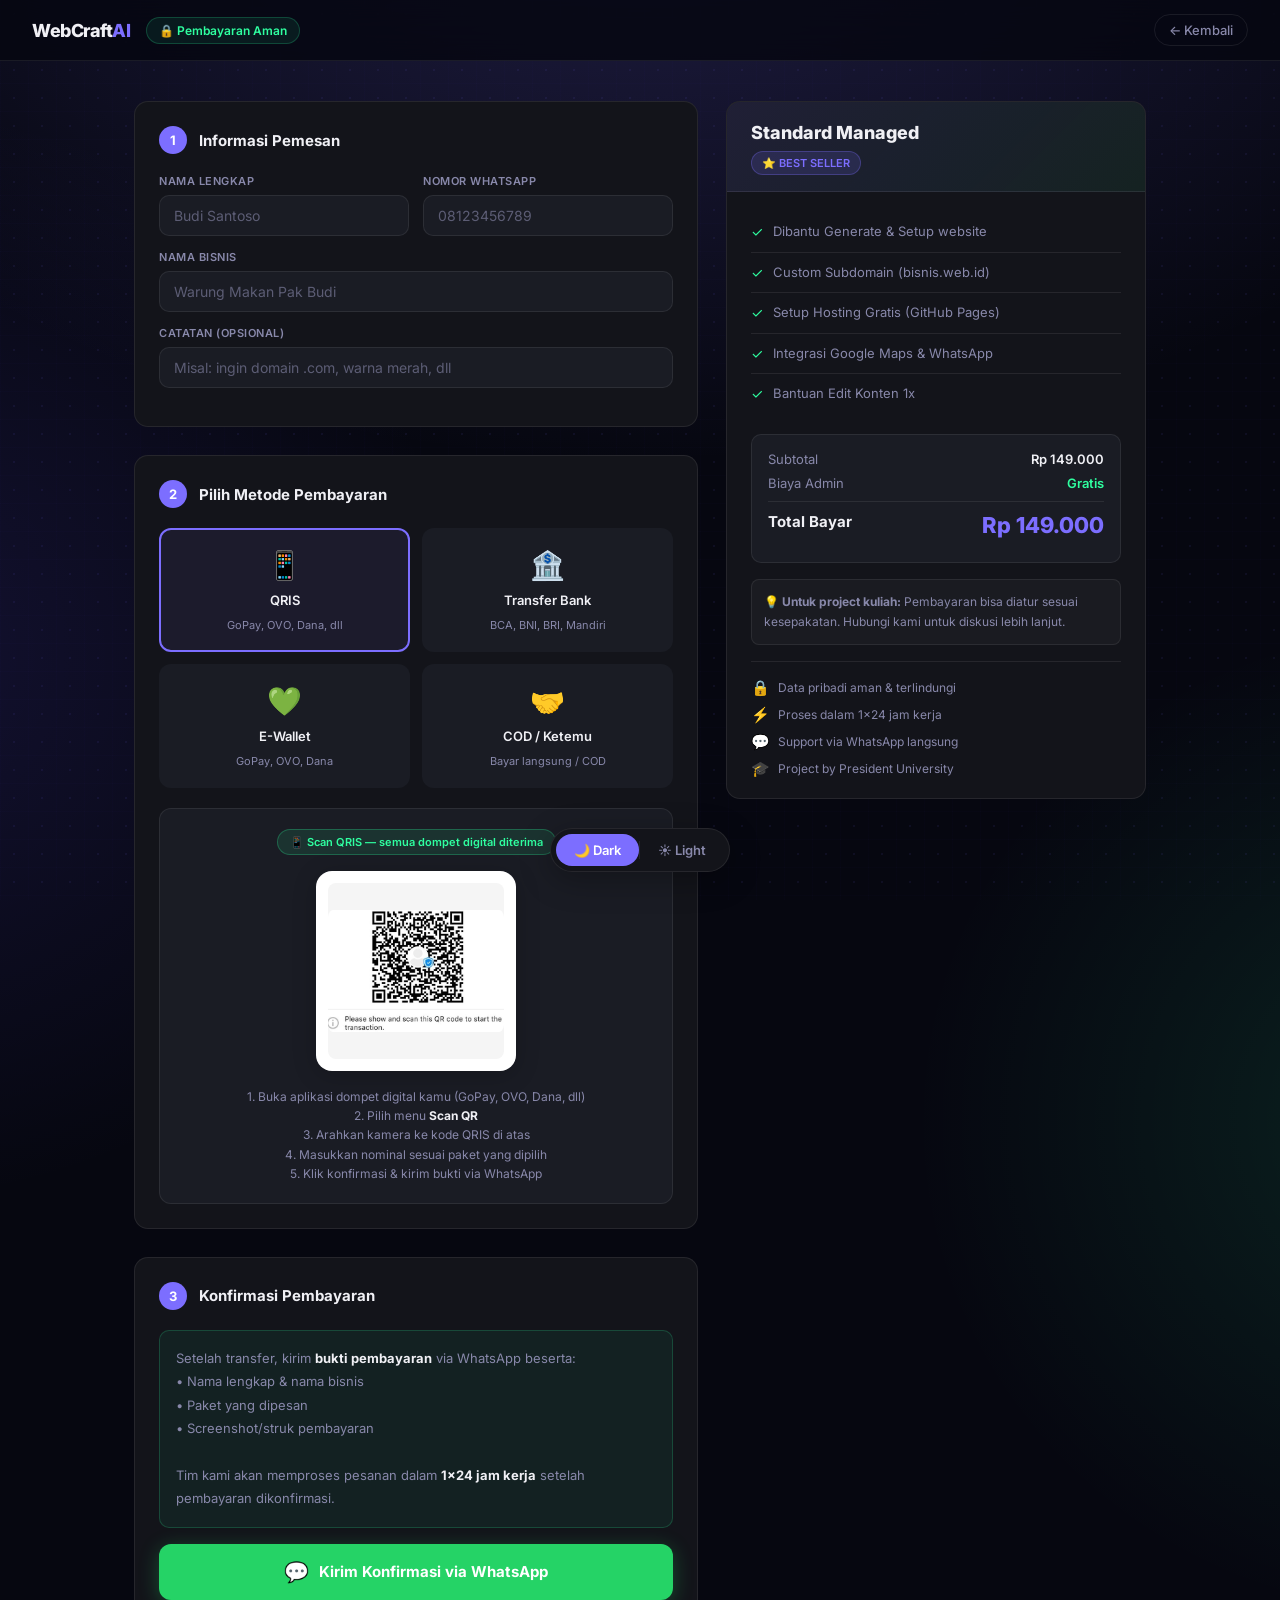
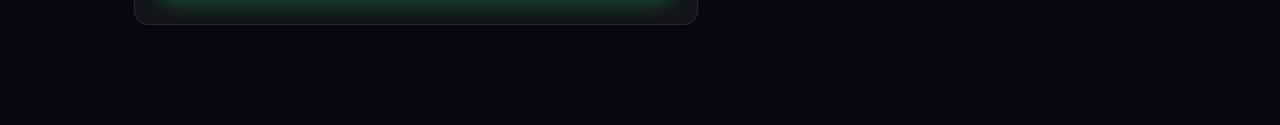
==== payment.html @ 1d65765b "Tambah Payment Gateway Manual" ====
<!DOCTYPE html>
<html lang="id">
<head>
<meta charset="UTF-8">
<meta name="viewport" content="width=device-width, initial-scale=1.0">
<title>Pembayaran — WebCraft AI</title>
<link href="https://fonts.googleapis.com/css2?family=Inter:wght@300;400;500;600;700;800&display=swap" rel="stylesheet">
<style>
/* ══════════════════════════════════════════════
   RESET & ROOT
══════════════════════════════════════════════ */
*, *::before, *::after { box-sizing: border-box; margin: 0; padding: 0; }
html { scroll-behavior: smooth; }

:root {
  --bg:       #060710;
  --surface:  #13141A;
  --surface2: #1A1C24;
  --border:   rgba(255,255,255,0.08);
  --text:     #F0F0F5;
  --muted:    #8888AA;
  --accent:   #7C6EFF;
  --accent2:  #2FFFA0;
  --warm:     #FF9B50;
  --radius:   14px;
  --font:     'Inter', sans-serif;
}

body {
  font-family: var(--font);
  color: var(--text);
  min-height: 100vh;
  background:
    radial-gradient(ellipse 130% 60% at 50% -8%, rgba(124,110,255,0.22) 0%, transparent 58%),
    radial-gradient(ellipse 80% 55% at -10% 38%, rgba(100,80,255,0.14) 0%, transparent 58%),
    radial-gradient(ellipse 70% 50% at 112% 65%, rgba(47,255,160,0.11) 0%, transparent 58%),
    #060710;
  display: flex;
  flex-direction: column;
}

/* Dot grid overlay */
body::before {
  content: '';
  position: fixed; inset: 0; pointer-events: none; z-index: 0;
  background-image:
    radial-gradient(circle, rgba(124,110,255,0.15) 1px, transparent 1px),
    linear-gradient(90deg, rgba(124,110,255,0.03) 1px, transparent 1px),
    linear-gradient(0deg,  rgba(124,110,255,0.03) 1px, transparent 1px);
  background-size: 28px 28px, 28px 28px, 28px 28px;
  opacity: 0.55;
}

/* ── LIGHT MODE ── */
body.light-mode {
  --bg:       #EDF6F9;
  --surface:  #FFFFFF;
  --surface2: #D8EEF5;
  --border:   rgba(0,130,160,0.15);
  --text:     #0A2A33;
  --muted:    #3D7A8A;
  --accent:   #0096B4;
  --accent2:  #E05A2B;
  --warm:     #F4845F;
  background: linear-gradient(160deg, #EDF6F9 0%, #D4EEF7 40%, #FEF0E8 100%);
  background-attachment: fixed;
}
body.light-mode::before { opacity: 0.06; }

/* ══════════════════════════════════════════════
   NAV
══════════════════════════════════════════════ */
nav {
  position: sticky; top: 0; z-index: 100;
  display: flex; align-items: center; gap: 16px;
  padding: 14px 32px;
  background: rgba(6,7,16,0.82);
  border-bottom: 1px solid var(--border);
  backdrop-filter: blur(18px);
}
body.light-mode nav { background: rgba(237,246,249,0.92); border-bottom-color: var(--border); }

.nav-logo { font-size: 18px; font-weight: 800; letter-spacing: -0.5px; color: var(--text); }
.nav-logo span { color: var(--accent); }

.nav-back {
  margin-left: auto;
  display: flex; align-items: center; gap: 6px;
  color: var(--muted); font-size: 13px; font-weight: 500;
  text-decoration: none; padding: 7px 14px;
  border: 1px solid var(--border); border-radius: 99px;
  transition: all 0.2s;
}
.nav-back:hover { color: var(--text); border-color: var(--accent); }

.nav-secure {
  display: flex; align-items: center; gap: 6px;
  font-size: 12px; color: var(--accent2); font-weight: 600;
  background: rgba(47,255,160,0.08);
  border: 1px solid rgba(47,255,160,0.2);
  padding: 5px 12px; border-radius: 99px;
}
body.light-mode .nav-secure {
  color: var(--accent2);
  background: rgba(224,90,43,0.08);
  border-color: rgba(224,90,43,0.2);
}

/* ══════════════════════════════════════════════
   MAIN LAYOUT
══════════════════════════════════════════════ */
main {
  position: relative; z-index: 1;
  flex: 1;
  display: grid;
  grid-template-columns: 1fr 420px;
  gap: 28px;
  max-width: 1060px;
  margin: 40px auto;
  padding: 0 24px 60px;
  width: 100%;
}

/* ══════════════════════════════════════════════
   SECTION TITLES
══════════════════════════════════════════════ */
.section-head {
  font-size: 11px; font-weight: 700; letter-spacing: 1.5px;
  text-transform: uppercase; color: var(--muted);
  margin-bottom: 14px;
}

/* ══════════════════════════════════════════════
   LEFT COLUMN — PAYMENT METHODS
══════════════════════════════════════════════ */
.left-col { display: flex; flex-direction: column; gap: 28px; }

.pay-card {
  background: var(--surface);
  border: 1px solid var(--border);
  border-radius: var(--radius);
  padding: 24px;
  transition: border-color 0.2s;
}
body.light-mode .pay-card { box-shadow: 0 2px 20px rgba(0,130,160,0.06); }

/* ── STEPS ── */
.step-header {
  display: flex; align-items: center; gap: 12px;
  margin-bottom: 20px;
}
.step-num {
  width: 28px; height: 28px; border-radius: 50%;
  background: var(--accent); color: #fff;
  font-size: 13px; font-weight: 700;
  display: flex; align-items: center; justify-content: center;
  flex-shrink: 0;
}
body.light-mode .step-num { background: var(--accent); }
.step-title { font-size: 15px; font-weight: 700; }

/* ── FORM FIELDS ── */
.form-row {
  display: grid; grid-template-columns: 1fr 1fr; gap: 14px;
  margin-bottom: 14px;
}
.form-row.full { grid-template-columns: 1fr; }
.field label {
  display: block; font-size: 11px; font-weight: 600;
  letter-spacing: 0.5px; color: var(--muted);
  text-transform: uppercase; margin-bottom: 7px;
}
.field input {
  width: 100%; padding: 11px 14px;
  background: var(--surface2); border: 1px solid var(--border);
  border-radius: 10px; color: var(--text); font-family: var(--font);
  font-size: 14px; outline: none; transition: border-color 0.2s;
}
.field input:focus { border-color: var(--accent); }
.field input::placeholder { color: var(--muted); opacity: 0.6; }
body.light-mode .field input { background: var(--surface2); border-color: var(--border); }

/* ── PAYMENT METHOD CARDS ── */
.method-grid {
  display: grid; grid-template-columns: 1fr 1fr;
  gap: 12px;
}
.method-card {
  display: flex; flex-direction: column; align-items: center;
  gap: 10px; padding: 18px 14px;
  background: var(--surface2); border: 2px solid transparent;
  border-radius: 12px; cursor: pointer;
  transition: all 0.2s; text-align: center;
}
.method-card:hover { border-color: rgba(124,110,255,0.4); }
.method-card.selected {
  border-color: var(--accent);
  background: rgba(124,110,255,0.08);
}
body.light-mode .method-card.selected {
  border-color: var(--accent);
  background: rgba(0,150,180,0.08);
}
.method-card .m-icon { font-size: 28px; }
.method-card .m-name { font-size: 13px; font-weight: 600; }
.method-card .m-desc { font-size: 11px; color: var(--muted); }

/* ── PAYMENT DETAIL PANELS ── */
.pay-detail {
  display: none; margin-top: 20px;
  padding: 20px; border-radius: 12px;
  background: var(--surface2); border: 1px solid var(--border);
  animation: fadeIn 0.25s ease;
}
.pay-detail.active { display: block; }
@keyframes fadeIn { from { opacity:0; transform:translateY(6px); } to { opacity:1; transform:none; } }

/* QRIS */
.qris-wrap {
  display: flex; flex-direction: column; align-items: center; gap: 16px;
}
.qris-frame {
  width: 200px; height: 200px;
  background: white; border-radius: 16px;
  display: flex; align-items: center; justify-content: center;
  padding: 12px; box-shadow: 0 4px 24px rgba(0,0,0,0.2);
  position: relative; overflow: hidden;
}
.qris-placeholder {
  width: 100%; height: 100%;
  background:
    repeating-linear-gradient(0deg, #000 0px, #000 4px, #fff 4px, #fff 8px),
    repeating-linear-gradient(90deg, #000 0px, #000 4px, #fff 4px, #fff 8px);
  background-blend-mode: multiply;
  border-radius: 8px;
  display: flex; align-items: center; justify-content: center;
}
.qris-overlay {
  position: absolute; inset: 0;
  display: flex; align-items: center; justify-content: center;
  font-size: 36px; z-index: 2;
}
.qris-note { font-size: 12px; color: var(--muted); text-align: center; line-height: 1.6; }
.qris-badge {
  display: inline-flex; align-items: center; gap: 6px;
  background: rgba(47,255,160,0.1); border: 1px solid rgba(47,255,160,0.25);
  color: var(--accent2); padding: 5px 12px; border-radius: 99px;
  font-size: 11px; font-weight: 600;
}
body.light-mode .qris-badge {
  background: rgba(224,90,43,0.08); border-color: rgba(224,90,43,0.25);
  color: var(--accent2);
}

/* BANK TRANSFER */
.bank-list { display: flex; flex-direction: column; gap: 10px; }
.bank-item {
  display: flex; align-items: center; justify-content: space-between;
  padding: 14px 16px;
  background: var(--surface); border: 1px solid var(--border);
  border-radius: 10px; cursor: pointer; transition: border-color 0.2s;
}
.bank-item:hover { border-color: var(--accent); }
.bank-item.selected-bank { border-color: var(--accent); background: rgba(124,110,255,0.06); }
.bank-left { display: flex; align-items: center; gap: 12px; }
.bank-emoji { font-size: 20px; }
.bank-name { font-size: 13px; font-weight: 700; }
.bank-type { font-size: 11px; color: var(--muted); }
.bank-copy {
  font-size: 11px; color: var(--accent); font-weight: 600;
  cursor: pointer; padding: 5px 10px;
  border: 1px solid rgba(124,110,255,0.3); border-radius: 99px;
  background: none; font-family: var(--font);
  transition: all 0.2s;
}
.bank-copy:hover { background: rgba(124,110,255,0.1); }

.bank-account-detail {
  display: none; margin-top: 14px;
  padding: 16px; border-radius: 10px;
  background: var(--surface); border: 1px solid var(--border);
}
.bank-account-detail.show { display: block; animation: fadeIn 0.2s ease; }
.account-row { display: flex; justify-content: space-between; align-items: center; margin-bottom: 8px; }
.account-label { font-size: 12px; color: var(--muted); }
.account-val { font-size: 14px; font-weight: 700; font-family: monospace; letter-spacing: 1px; }

/* E-WALLET */
.ewallet-list { display: flex; flex-direction: column; gap: 10px; }
.ewallet-item {
  display: flex; align-items: center; gap: 14px;
  padding: 14px 16px;
  background: var(--surface); border: 1px solid var(--border);
  border-radius: 10px;
}
.ewallet-logo {
  width: 40px; height: 40px; border-radius: 10px;
  display: flex; align-items: center; justify-content: center;
  font-size: 22px;
}
.ewallet-name { font-size: 13px; font-weight: 700; }
.ewallet-num  { font-size: 12px; color: var(--muted); font-family: monospace; }
.copy-btn {
  margin-left: auto; font-size: 11px; color: var(--accent);
  font-weight: 600; cursor: pointer; padding: 5px 10px;
  border: 1px solid rgba(124,110,255,0.3); border-radius: 99px;
  background: none; font-family: var(--font); transition: all 0.2s;
}
body.light-mode .copy-btn { color: var(--accent); border-color: rgba(0,130,160,0.3); }
.copy-btn:hover { background: rgba(124,110,255,0.1); }

/* ── STEP 3 — KONFIRMASI ── */
.confirm-info {
  background: rgba(47,255,160,0.06);
  border: 1px solid rgba(47,255,160,0.18);
  border-radius: 10px; padding: 16px;
  font-size: 13px; color: var(--muted); line-height: 1.8;
  margin-bottom: 16px;
}
body.light-mode .confirm-info {
  background: rgba(0,150,180,0.05);
  border-color: rgba(0,150,180,0.2);
}
.confirm-info strong { color: var(--text); }

.btn-confirm {
  display: flex; align-items: center; justify-content: center;
  gap: 10px; width: 100%; padding: 16px;
  background: #25D366; color: #fff;
  border: none; border-radius: 12px;
  font-family: var(--font); font-size: 15px; font-weight: 700;
  cursor: pointer; transition: all 0.2s;
  text-decoration: none;
  box-shadow: 0 4px 20px rgba(37,211,102,0.3);
}
.btn-confirm:hover {
  background: #1ebe5c;
  transform: translateY(-2px);
  box-shadow: 0 8px 28px rgba(37,211,102,0.4);
}

/* ══════════════════════════════════════════════
   RIGHT COLUMN — ORDER SUMMARY
══════════════════════════════════════════════ */
.right-col { position: sticky; top: 90px; height: fit-content; }

.order-card {
  background: var(--surface);
  border: 1px solid var(--border);
  border-radius: var(--radius);
  overflow: hidden;
}
body.light-mode .order-card { box-shadow: 0 4px 24px rgba(0,130,160,0.08); }

.order-header {
  padding: 20px 24px 16px;
  border-bottom: 1px solid var(--border);
  background: linear-gradient(135deg, rgba(124,110,255,0.12), rgba(47,255,160,0.06));
}
body.light-mode .order-header {
  background: linear-gradient(135deg, rgba(0,150,180,0.1), rgba(224,90,43,0.06));
}
.order-pkg-name { font-size: 18px; font-weight: 800; margin-bottom: 4px; }
.order-pkg-badge {
  display: inline-flex; align-items: center; gap: 5px;
  font-size: 11px; font-weight: 600; padding: 4px 10px;
  border-radius: 99px; background: rgba(124,110,255,0.15);
  border: 1px solid rgba(124,110,255,0.3); color: var(--accent);
}
body.light-mode .order-pkg-badge {
  background: rgba(224,90,43,0.1); border-color: rgba(224,90,43,0.3); color: var(--accent2);
}

.order-body { padding: 20px 24px; }

.order-items { margin-bottom: 20px; }
.order-item {
  display: flex; align-items: flex-start; gap: 10px;
  padding: 10px 0; border-bottom: 1px solid var(--border);
  font-size: 13px;
}
.order-item:last-child { border-bottom: none; }
.oi-check { color: var(--accent2); font-size: 14px; flex-shrink: 0; margin-top: 1px; }
.oi-text { color: var(--muted); line-height: 1.5; }

.order-total {
  padding: 16px; border-radius: 10px;
  background: var(--surface2);
  border: 1px solid var(--border);
  margin-bottom: 16px;
}
.total-row { display: flex; justify-content: space-between; margin-bottom: 8px; }
.total-label { font-size: 13px; color: var(--muted); }
.total-val { font-size: 13px; font-weight: 600; }
.total-row.main .total-label { font-size: 15px; font-weight: 700; color: var(--text); }
.total-row.main .total-val {
  font-size: 22px; font-weight: 800; color: var(--accent);
}
body.light-mode .total-row.main .total-val { color: var(--accent2); }

.order-note {
  font-size: 12px; color: var(--muted); line-height: 1.7;
  padding: 12px; border-radius: 8px;
  background: rgba(255,255,255,0.03);
  border: 1px solid var(--border);
}
body.light-mode .order-note { background: rgba(0,0,0,0.02); }

/* ── TRUST BADGES ── */
.trust-row {
  display: flex; flex-direction: column; gap: 8px;
  margin-top: 16px; padding-top: 16px;
  border-top: 1px solid var(--border);
}
.trust-item {
  display: flex; align-items: center; gap: 8px;
  font-size: 12px; color: var(--muted);
}
.trust-item span { font-size: 15px; }

/* ══════════════════════════════════════════════
   THEME TOGGLE
══════════════════════════════════════════════ */
.theme-toggle {
  position: fixed; bottom: 28px; left: 50%;
  transform: translateX(-50%); z-index: 999;
  display: flex; align-items: center;
  background: var(--surface); border: 1px solid var(--border);
  border-radius: 99px; padding: 5px;
  box-shadow: 0 8px 32px rgba(0,0,0,0.28);
  backdrop-filter: blur(12px);
}
body.light-mode .theme-toggle {
  background: #fff; border-color: rgba(0,130,160,0.2);
  box-shadow: 0 8px 32px rgba(0,130,160,0.12);
}
.theme-toggle-btn {
  display: flex; align-items: center; gap: 6px;
  padding: 8px 18px; border-radius: 99px; border: none;
  background: transparent; color: var(--muted);
  font-family: var(--font); font-size: 13px; font-weight: 600;
  cursor: pointer; transition: all 0.22s;
}
.theme-toggle-btn.active { background: var(--accent); color: #fff; }
body.light-mode .theme-toggle-btn.active { background: var(--accent2); }
.theme-divider { width: 1px; height: 18px; background: var(--border); }

/* ══════════════════════════════════════════════
   TOAST
══════════════════════════════════════════════ */
.toast {
  position: fixed; bottom: 90px; left: 50%;
  transform: translateX(-50%) translateY(20px);
  background: var(--surface); border: 1px solid var(--accent2);
  color: var(--text); padding: 12px 24px;
  border-radius: 99px; font-size: 13px; font-weight: 600;
  box-shadow: 0 6px 24px rgba(0,0,0,0.25);
  opacity: 0; pointer-events: none;
  transition: all 0.3s; z-index: 1000;
  white-space: nowrap;
}
.toast.show { opacity: 1; transform: translateX(-50%) translateY(0); }

/* ══════════════════════════════════════════════
   RESPONSIVE
══════════════════════════════════════════════ */
@media (max-width: 768px) {
  main { grid-template-columns: 1fr; margin: 20px auto; gap: 20px; padding: 0 16px 100px; }
  .right-col { position: static; order: -1; }
  nav { padding: 12px 16px; }
  .method-grid { grid-template-columns: 1fr 1fr; }
  .form-row { grid-template-columns: 1fr; }
}
</style>
</head>
<body>

<!-- NAV -->
<nav>
  <div class="nav-logo">WebCraft<span>AI</span></div>
  <span class="nav-secure">🔒 Pembayaran Aman</span>
  <a href="index.html" class="nav-back">← Kembali</a>
</nav>

<!-- MAIN -->
<main>

  <!-- ══ LEFT — PAYMENT STEPS ══ -->
  <div class="left-col">

    <!-- STEP 1: INFO PEMESAN -->
    <div class="pay-card">
      <div class="step-header">
        <div class="step-num">1</div>
        <div class="step-title">Informasi Pemesan</div>
      </div>
      <div class="form-row">
        <div class="field">
          <label>Nama Lengkap</label>
          <input type="text" id="in-nama" placeholder="Budi Santoso">
        </div>
        <div class="field">
          <label>Nomor WhatsApp</label>
          <input type="text" id="in-wa" placeholder="08123456789">
        </div>
      </div>
      <div class="form-row full">
        <div class="field">
          <label>Nama Bisnis</label>
          <input type="text" id="in-bisnis" placeholder="Warung Makan Pak Budi">
        </div>
      </div>
      <div class="form-row full">
        <div class="field">
          <label>Catatan (Opsional)</label>
          <input type="text" id="in-catatan" placeholder="Misal: ingin domain .com, warna merah, dll">
        </div>
      </div>
    </div>

    <!-- STEP 2: METODE PEMBAYARAN -->
    <div class="pay-card">
      <div class="step-header">
        <div class="step-num">2</div>
        <div class="step-title">Pilih Metode Pembayaran</div>
      </div>

      <div class="method-grid">
        <div class="method-card selected" onclick="selectMethod('qris')">
          <div class="m-icon">📱</div>
          <div class="m-name">QRIS</div>
          <div class="m-desc">GoPay, OVO, Dana, dll</div>
        </div>
        <div class="method-card" onclick="selectMethod('transfer')">
          <div class="m-icon">🏦</div>
          <div class="m-name">Transfer Bank</div>
          <div class="m-desc">BCA, BNI, BRI, Mandiri</div>
        </div>
        <div class="method-card" onclick="selectMethod('ewallet')">
          <div class="m-icon">💚</div>
          <div class="m-name">E-Wallet</div>
          <div class="m-desc">GoPay, OVO, Dana</div>
        </div>
        <div class="method-card" onclick="selectMethod('cod')">
          <div class="m-icon">🤝</div>
          <div class="m-name">COD / Ketemu</div>
          <div class="m-desc">Bayar langsung / COD</div>
        </div>
      </div>

      <!-- DETAIL: QRIS -->
      <div class="pay-detail active" id="detail-qris">
        <div class="qris-wrap">
          <div class="qris-badge">📱 Scan QRIS — semua dompet digital diterima</div>
          <div class="qris-frame">
            <!-- Placeholder QRIS art — ganti dengan gambar QRIS asli kamu -->
            <div style="width:100%;height:100%;display:flex;align-items:center;justify-content:center;flex-direction:column;gap:8px;background:#f5f5f5;border-radius:8px;">
              <div style="font-size:11px;color:#888;text-align:center;font-family:monospace;">
                <img src="assets/images/QRIS DANA.jpeg" style="width:100%;height:100%;object-fit:contain;border-radius:8px;">
              </div>
            </div>
            <!-- 
              CARA MENGGANTI:
              Hapus <div> di atas, lalu taruh:
              <img src="assets/images/qris.png" style="width:100%;height:100%;object-fit:contain;border-radius:8px;">
            -->
          </div>
          <div class="qris-note">
            1. Buka aplikasi dompet digital kamu (GoPay, OVO, Dana, dll)<br>
            2. Pilih menu <strong style="color:var(--text)">Scan QR</strong><br>
            3. Arahkan kamera ke kode QRIS di atas<br>
            4. Masukkan nominal sesuai paket yang dipilih<br>
            5. Klik konfirmasi & kirim bukti via WhatsApp
          </div>
        </div>
      </div>

      <!-- DETAIL: BANK TRANSFER -->
      <div class="pay-detail" id="detail-transfer">
        <div class="section-head">Pilih Bank Tujuan</div>
        <div class="bank-list">

          <div class="bank-item" onclick="toggleBank('bca')">
            <div class="bank-left">
              <div class="bank-emoji">🔵</div>
              <div>
                <div class="bank-name">BCA</div>
                <div class="bank-type">Bank Central Asia</div>
              </div>
            </div>
            <button class="bank-copy" onclick="event.stopPropagation(); copyText('5222196710', 'No. Rek BCA disalin!')">Salin No. Rek</button>
          </div>
          <div class="bank-account-detail" id="bank-bca">
            <div class="account-row">
              <span class="account-label">Nomor Rekening</span>
              <span class="account-val">5222196710</span>
            </div>
            <div class="account-row">
              <span class="account-label">Atas Nama</span>
              <span class="account-val" style="font-family:var(--font);font-size:13px;">SAMUEL ALFA EDISON</span>
            </div>
            <div class="account-row" style="margin-bottom:0">
              <span class="account-label">Jumlah Transfer</span>
              <span class="account-val" id="bca-total" style="color:var(--accent)">Rp 149.000</span>
            </div>
          </div>

          <div class="bank-item" onclick="toggleBank('bmri')">
            <div class="bank-left">
              <div class="bank-emoji">🟠</div>
              <div>
                <div class="bank-name">BMRI</div>
                <div class="bank-type">Bank Mandiri Replublik Indonesia</div>
              </div>
            </div>
            <button class="bank-copy" onclick="event.stopPropagation(); copyText('', 'Maaf Layanan Tidak Tersedia')">BELUM BISA DIGUNAKAN</button>
          </div>
          <div class="bank-account-detail" id="bank-bmri">
            <div class="account-row">
              <span class="account-label"><a type="hidden">Nomor Rekening</a></span>
              <span class="account-val" style="display:none;"><a type="hidden">Masukan No Rek disini</a></span>
            </div>
            <div class="account-row">
              <span class="account-label">Atas Nama</span>
              <span class="account-val" style="font-family:var(--font);font-size:13px;display:none;"><a type="hidden">NAMA KAMU</a></span>
            </div>
            <div class="account-row" style="margin-bottom:0">
              <span class="account-label">Jumlah Transfer</span>
              <span class="account-val" id="bmri-total" style="color:var(--accent);display:none;">Rp 149.000</span>
            </div>
          </div>

          <div class="bank-item" onclick="toggleBank('bri')">
            <div class="bank-left">
              <div class="bank-emoji">🔷</div>
              <div>
                <div class="bank-name">BRI</div>
                <div class="bank-type">Bank Rakyat Indonesia</div>
              </div>
            </div>
            <button class="bank-copy" onclick="event.stopPropagation(); copyText('031901007445535', 'No. Rek BRI disalin!')">Salin No. Rek</button>
          </div>
          <div class="bank-account-detail" id="bank-bri">
            <div class="account-row">
              <span class="account-label">Nomor Rekening</span>
              <span class="account-val">0319 0100 7445 535</span>
            </div>
            <div class="account-row">
              <span class="account-label">Atas Nama</span>
              <span class="account-val" style="font-family:var(--font);font-size:13px;">SAMUEL ALFA EDISON</span>
            </div>
            <div class="account-row" style="margin-bottom:0">
              <span class="account-label">Jumlah Transfer</span>
              <span class="account-val" id="bri-total" style="color:var(--accent)">Rp 149.000</span>
            </div>
          </div>

        </div>
      </div>

      <!-- DETAIL: E-WALLET -->
      <div class="pay-detail" id="detail-ewallet">
        <div class="ewallet-list">
          <div class="ewallet-item">
            <div class="ewallet-logo" style="background:rgba(0,183,73,0.15);">💚</div>
            <div>
              <div class="ewallet-name">GoPay</div>
              <div class="ewallet-num">0851-4154-5277</div>
            </div>
            <button class="copy-btn" onclick="copyText('085141545277', 'No. GoPay disalin!')">Salin</button>
          </div>
          <div class="ewallet-item">
            <div class="ewallet-logo" style="background:rgba(100,50,200,0.15);">💜</div>
            <div>
              <div class="ewallet-name">OVO</div>
              <div class="ewallet-num">0851-4154-5277</div>
            </div>
            <button class="copy-btn" onclick="copyText('085141545277', 'No. OVO disalin!')">Salin</button>
          </div>
          <div class="ewallet-item">
            <div class="ewallet-logo" style="background:rgba(0,140,255,0.15);">💙</div>
            <div>
              <div class="ewallet-name">Dana</div>
              <div class="ewallet-num">0851-4154-5277</div>
            </div>
            <button class="copy-btn" onclick="copyText('085141545277', 'No. Dana disalin!')">Salin</button>
          </div>
        </div>
        <div style="margin-top:14px;font-size:12px;color:var(--muted);line-height:1.7;">
          Kirim ke nomor di atas sesuai nominal paket. Sertakan nama bisnis kamu di kolom <strong style="color:var(--text)">berita/catatan</strong>.
        </div>
      </div>

      <!-- DETAIL: COD -->
      <div class="pay-detail" id="detail-cod">
        <div style="text-align:center;padding:20px 0;">
          <div style="font-size:48px;margin-bottom:12px;">🤝</div>
          <div style="font-size:15px;font-weight:700;margin-bottom:8px;">Bayar Langsung / COD</div>
          <div style="font-size:13px;color:var(--muted);line-height:1.8;">
            Hubungi kami via WhatsApp untuk mengatur waktu dan tempat pertemuan.<br>
            Pembayaran dilakukan saat serah terima project.
          </div>
        </div>
      </div>
    </div>

    <!-- STEP 3: KONFIRMASI -->
    <div class="pay-card">
      <div class="step-header">
        <div class="step-num">3</div>
        <div class="step-title">Konfirmasi Pembayaran</div>
      </div>
      <div class="confirm-info">
        Setelah transfer, kirim <strong>bukti pembayaran</strong> via WhatsApp beserta:
        <br>• Nama lengkap & nama bisnis
        <br>• Paket yang dipesan
        <br>• Screenshot/struk pembayaran
        <br><br>
        Tim kami akan memproses pesanan dalam <strong>1×24 jam kerja</strong> setelah pembayaran dikonfirmasi.
      </div>
      <a id="wa-confirm-btn" href="#" class="btn-confirm" onclick="confirmWA(event)">
        <span style="font-size:20px;">💬</span>
        Kirim Konfirmasi via WhatsApp
      </a>
    </div>

  </div>

  <!-- ══ RIGHT — ORDER SUMMARY ══ -->
  <div class="right-col">
    <div class="order-card">
      <div class="order-header">
        <div class="order-pkg-name" id="summary-name">Standard Managed</div>
        <div style="display:flex;align-items:center;gap:8px;margin-top:8px;">
          <span class="order-pkg-badge" id="summary-badge">⭐ BEST SELLER</span>
        </div>
      </div>
      <div class="order-body">
        <div class="order-items" id="summary-items">
          <!-- filled by JS -->
        </div>
        <div class="order-total">
          <div class="total-row">
            <span class="total-label">Subtotal</span>
            <span class="total-val" id="summary-subtotal">Rp 149.000</span>
          </div>
          <div class="total-row">
            <span class="total-label">Biaya Admin</span>
            <span class="total-val" style="color:var(--accent2)">Gratis</span>
          </div>
          <div style="border-top:1px solid var(--border);margin:10px 0;"></div>
          <div class="total-row main">
            <span class="total-label">Total Bayar</span>
            <span class="total-val" id="summary-total">Rp 149.000</span>
          </div>
        </div>
        <div class="order-note">
          💡 <strong>Untuk project kuliah:</strong> Pembayaran bisa diatur sesuai kesepakatan. Hubungi kami untuk diskusi lebih lanjut.
        </div>
        <div class="trust-row">
          <div class="trust-item"><span>🔒</span> Data pribadi aman & terlindungi</div>
          <div class="trust-item"><span>⚡</span> Proses dalam 1×24 jam kerja</div>
          <div class="trust-item"><span>💬</span> Support via WhatsApp langsung</div>
          <div class="trust-item"><span>🎓</span> Project by President University</div>
        </div>
      </div>
    </div>
  </div>

</main>

<!-- THEME TOGGLE -->
<div class="theme-toggle">
  <button class="theme-toggle-btn active" id="btn-dark" onclick="setTheme('dark')">🌙 Dark</button>
  <div class="theme-divider"></div>
  <button class="theme-toggle-btn" id="btn-light" onclick="setTheme('light')">☀️ Light</button>
</div>

<!-- TOAST -->
<div class="toast" id="toast"></div>

<script>
// ══════════════════════════════════════════════
//  PACKAGE DATA
// ══════════════════════════════════════════════
window.addEventListener('DOMContentLoaded', () => {
    const params = new URLSearchParams(window.location.search);
    const pkgName = params.get('pkg'); 
    const price = params.get('price'); 

    if (pkgName) {
        // Logika untuk otomatis memilih card paket di halaman payment
        // Misal jika id paketnya adalah 'pkg-pro'
        const targetCard = document.getElementById(`pkg-${pkgName}`);
        if (targetCard) {
            targetCard.click(); // Simulasikan klik pada paket yang sesuai
        }
    }
});

const packages = {
  standard: {
    name:    'Standard Managed',
    badge:   '⭐ BEST SELLER',
    price:   149000,
    label:   'Rp 149.000',
    items: [
      'Dibantu Generate & Setup website',
      'Custom Subdomain (bisnis.web.id)',
      'Setup Hosting Gratis (GitHub Pages)',
      'Integrasi Google Maps & WhatsApp',
      'Bantuan Edit Konten 1x',
    ],
    wa: '6281296956975',
    waText: 'Halo, saya ingin memesan paket Standard Managed'
  },
  premium: {
    name:    'Premium Custom',
    badge:   '👑 PREMIUM',
    price:   699000,
    label:   'Rp 699.000',
    items: [
      'Semua fitur Standard Managed',
      'Domain .com / .id (1 Tahun)',
      'Email Bisnis Profesional',
      'Optimasi SEO Dasar',
      'Maintenance Selama 1 Tahun',
    ],
    wa: '6281296956975',
    waText: 'Halo, saya ingin memesan paket Premium Custom'
  }
};

// ── Baca parameter dari URL (?pkg=standard / ?pkg=premium)
const urlParams  = new URLSearchParams(window.location.search);
const pkgKey     = urlParams.get('pkg') || 'standard';
const currentPkg = packages[pkgKey] || packages.standard;

// ── Render order summary
document.getElementById('summary-name').textContent = currentPkg.name;
document.getElementById('summary-badge').textContent = currentPkg.badge;
document.getElementById('summary-subtotal').textContent = currentPkg.label;
document.getElementById('summary-total').textContent = currentPkg.label;

// Bank totals
['bca','bmri','bri'].forEach(b => {
  const el = document.getElementById(b + '-total');
  if (el) el.textContent = currentPkg.label;
});

document.getElementById('summary-items').innerHTML = currentPkg.items.map(item =>
  `<div class="order-item">
    <div class="oi-check">✓</div>
    <div class="oi-text">${item}</div>
  </div>`
).join('');

// ══════════════════════════════════════════════
//  SELECT PAYMENT METHOD
// ══════════════════════════════════════════════
let currentMethod = 'qris';

function selectMethod(method) {
  currentMethod = method;
  // Update cards
  document.querySelectorAll('.method-card').forEach(c => c.classList.remove('selected'));
  event.currentTarget.classList.add('selected');
  // Show/hide detail panels
  document.querySelectorAll('.pay-detail').forEach(p => p.classList.remove('active'));
  document.getElementById('detail-' + method).classList.add('active');
}

// ══════════════════════════════════════════════
//  BANK TOGGLE
// ══════════════════════════════════════════════
function toggleBank(bank) {
  const detail = document.getElementById('bank-' + bank);
  const isOpen = detail.classList.contains('show');
  document.querySelectorAll('.bank-account-detail').forEach(d => d.classList.remove('show'));
  document.querySelectorAll('.bank-item').forEach(i => i.classList.remove('selected-bank'));
  if (!isOpen) {
    detail.classList.add('show');
    event.currentTarget.classList.add('selected-bank');
  }
}

// ══════════════════════════════════════════════
//  COPY TO CLIPBOARD
// ══════════════════════════════════════════════
function copyText(text, msg) {
  navigator.clipboard.writeText(text).then(() => showToast('✓ ' + msg));
}

// ══════════════════════════════════════════════
//  CONFIRM VIA WHATSAPP
// ══════════════════════════════════════════════
function confirmWA(e) {
  e.preventDefault();
  const nama    = document.getElementById('in-nama').value.trim();
  const wa      = document.getElementById('in-wa').value.trim();
  const bisnis  = document.getElementById('in-bisnis').value.trim();
  const catatan = document.getElementById('in-catatan').value.trim();

  if (!nama || !wa) {
    showToast('⚠️ Isi nama dan nomor WhatsApp dulu!');
    document.getElementById('in-nama').focus();
    return;
  }

  const methodLabel = {
    qris: 'QRIS', transfer: 'Transfer Bank',
    ewallet: 'E-Wallet', cod: 'COD / Ketemu Langsung'
  }[currentMethod];

  const msg = [
    `Halo! Saya ingin konfirmasi pembayaran WebCraft AI 🎉`,
    ``,
    `📦 *Paket:* ${currentPkg.name}`,
    `💰 *Total:* ${currentPkg.label}`,
    `💳 *Metode:* ${methodLabel}`,
    ``,
    `👤 *Nama:* ${nama}`,
    `📱 *WA:* ${wa}`,
    bisnis  ? `🏪 *Bisnis:* ${bisnis}` : '',
    catatan ? `📝 *Catatan:* ${catatan}` : '',
    ``,
    `Mohon konfirmasi penerimaan pembayaran. Terima kasih! 🙏`
  ].filter(l => l !== undefined && !(l === '' && false)).join('\n');

  const waUrl = `https://wa.me/${currentPkg.wa}?text=${encodeURIComponent(msg)}`;
  window.open(waUrl, '_blank');

  const dataKeSheets = {
    paket: currentPkg.name,
    harga: currentPkg.price,
    nama: nama,
    wa: wa,
    bisnis: bisnis,
    catatan: catatan
  };

  // Kirim data ke Google Sheets
  fetch('URL_WEB_APP_ANDA_DI_SINI', {
    method: 'POST',
    mode: 'no-cors', // Penting untuk Apps Script
    body: JSON.stringify(dataKeSheets)
  })
  .then(() => {
    console.log("Data tersimpan di Sheets");
    // Lanjutkan ke WhatsApp setelah data terkirim
    kirimKeWhatsApp(dataKeSheets); 
  });
}

// ══════════════════════════════════════════════
//  TOAST
// ══════════════════════════════════════════════
function showToast(msg) {
  const t = document.getElementById('toast');
  t.textContent = msg;
  t.classList.add('show');
  setTimeout(() => t.classList.remove('show'), 2800);
}

// ══════════════════════════════════════════════
//  THEME TOGGLE
// ══════════════════════════════════════════════
function setTheme(mode) {
  const body = document.body;
  const btnDark  = document.getElementById('btn-dark');
  const btnLight = document.getElementById('btn-light');
  if (mode === 'light') {
    body.classList.add('light-mode');
    btnLight.classList.add('active');
    btnDark.classList.remove('active');
    localStorage.setItem('wcai-theme', 'light');
  } else {
    body.classList.remove('light-mode');
    btnDark.classList.add('active');
    btnLight.classList.remove('active');
    localStorage.setItem('wcai-theme', 'dark');
  }
}
(function() {
  if (localStorage.getItem('wcai-theme') === 'light') setTheme('light');
})();


</script>
</body>
</html>
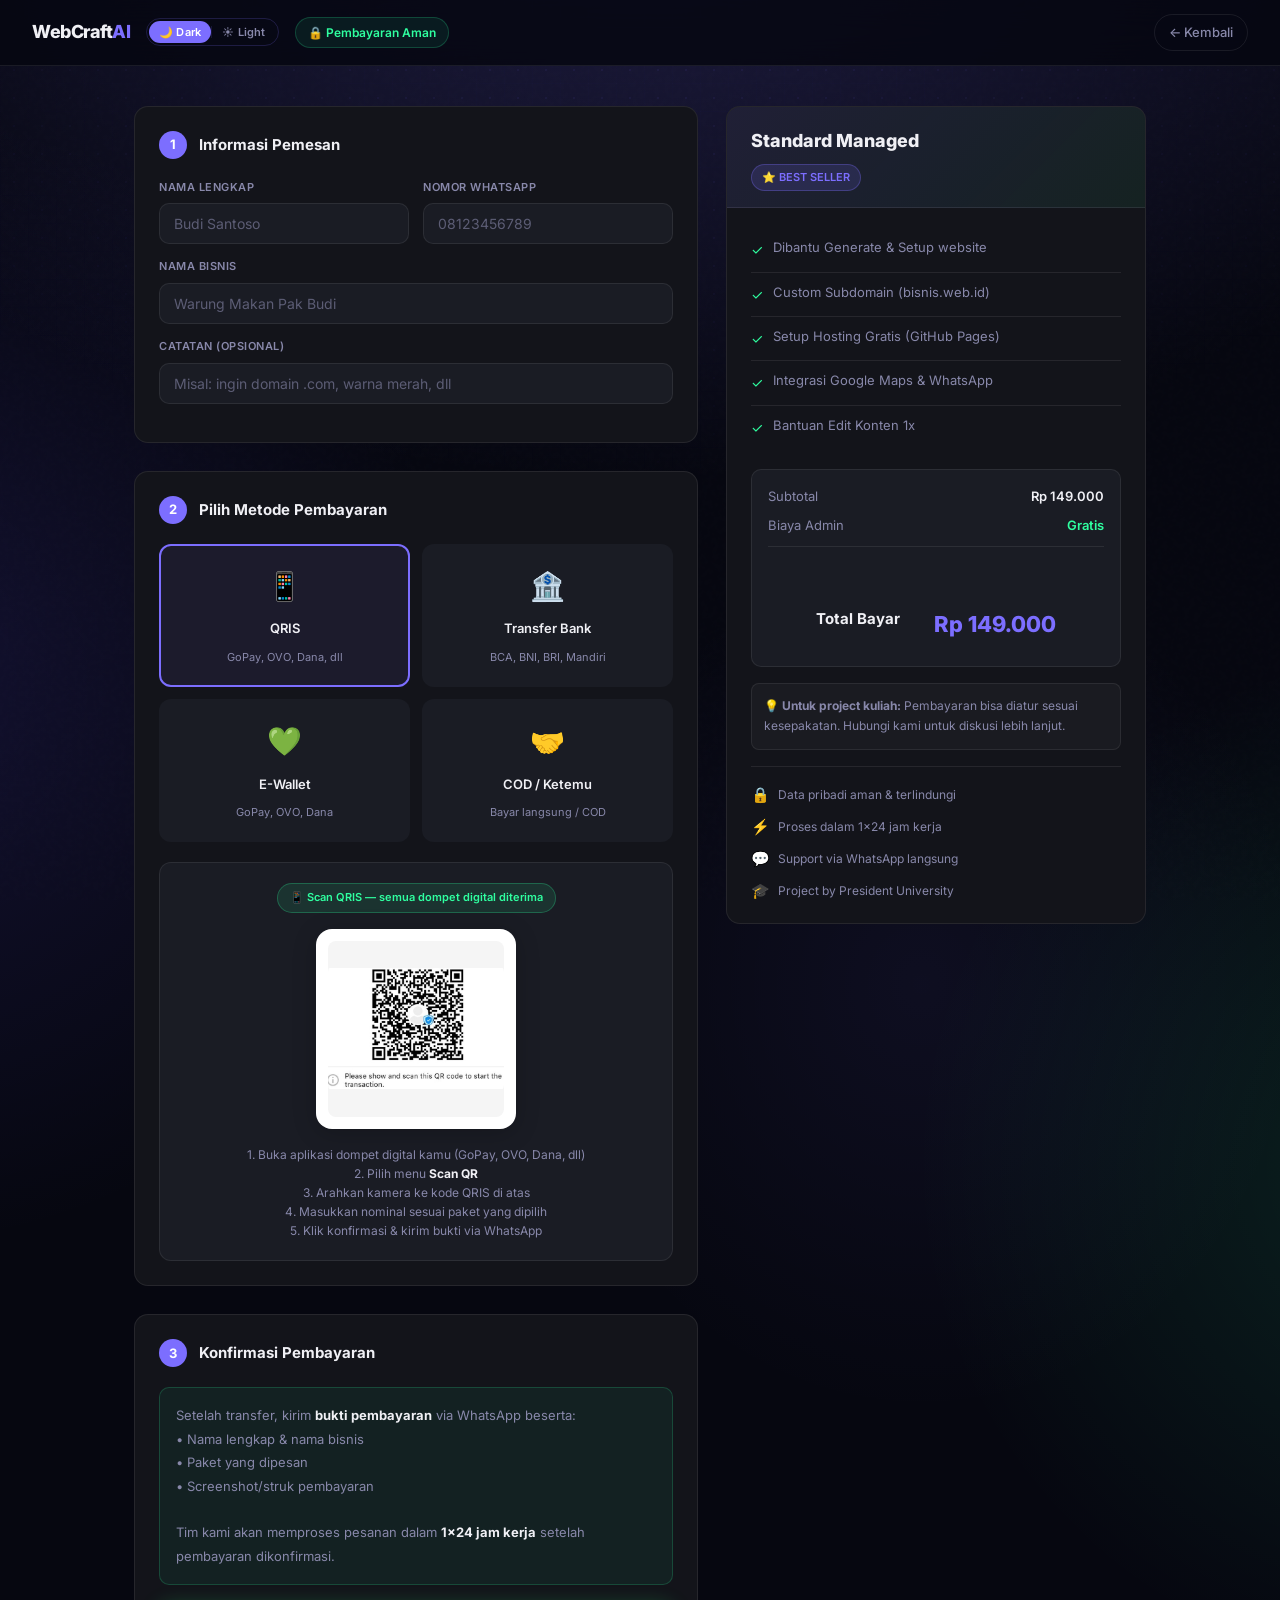
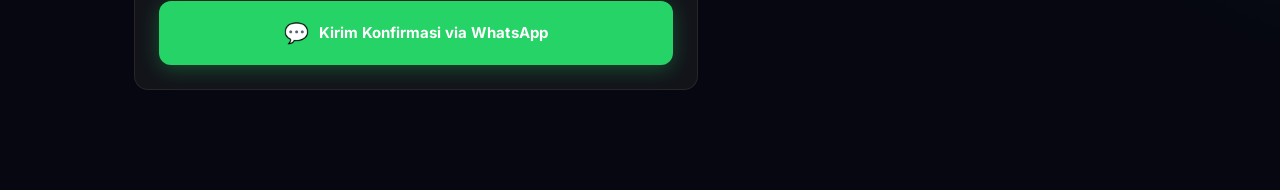
==== commit b48d1b95: "Ubah Toogle, dan Add Favicon" ====
--- a/payment.html
+++ b/payment.html
@@ -5,479 +5,24 @@
 <meta name="viewport" content="width=device-width, initial-scale=1.0">
 <title>Pembayaran — WebCraft AI</title>
 <link href="https://fonts.googleapis.com/css2?family=Inter:wght@300;400;500;600;700;800&display=swap" rel="stylesheet">
-<style>
-/* ══════════════════════════════════════════════
-   RESET & ROOT
-══════════════════════════════════════════════ */
-*, *::before, *::after { box-sizing: border-box; margin: 0; padding: 0; }
-html { scroll-behavior: smooth; }
-
-:root {
-  --bg:       #060710;
-  --surface:  #13141A;
-  --surface2: #1A1C24;
-  --border:   rgba(255,255,255,0.08);
-  --text:     #F0F0F5;
-  --muted:    #8888AA;
-  --accent:   #7C6EFF;
-  --accent2:  #2FFFA0;
-  --warm:     #FF9B50;
-  --radius:   14px;
-  --font:     'Inter', sans-serif;
-}
-
-body {
-  font-family: var(--font);
-  color: var(--text);
-  min-height: 100vh;
-  background:
-    radial-gradient(ellipse 130% 60% at 50% -8%, rgba(124,110,255,0.22) 0%, transparent 58%),
-    radial-gradient(ellipse 80% 55% at -10% 38%, rgba(100,80,255,0.14) 0%, transparent 58%),
-    radial-gradient(ellipse 70% 50% at 112% 65%, rgba(47,255,160,0.11) 0%, transparent 58%),
-    #060710;
-  display: flex;
-  flex-direction: column;
-}
-
-/* Dot grid overlay */
-body::before {
-  content: '';
-  position: fixed; inset: 0; pointer-events: none; z-index: 0;
-  background-image:
-    radial-gradient(circle, rgba(124,110,255,0.15) 1px, transparent 1px),
-    linear-gradient(90deg, rgba(124,110,255,0.03) 1px, transparent 1px),
-    linear-gradient(0deg,  rgba(124,110,255,0.03) 1px, transparent 1px);
-  background-size: 28px 28px, 28px 28px, 28px 28px;
-  opacity: 0.55;
-}
-
-/* ── LIGHT MODE ── */
-body.light-mode {
-  --bg:       #EDF6F9;
-  --surface:  #FFFFFF;
-  --surface2: #D8EEF5;
-  --border:   rgba(0,130,160,0.15);
-  --text:     #0A2A33;
-  --muted:    #3D7A8A;
-  --accent:   #0096B4;
-  --accent2:  #E05A2B;
-  --warm:     #F4845F;
-  background: linear-gradient(160deg, #EDF6F9 0%, #D4EEF7 40%, #FEF0E8 100%);
-  background-attachment: fixed;
-}
-body.light-mode::before { opacity: 0.06; }
-
-/* ══════════════════════════════════════════════
-   NAV
-══════════════════════════════════════════════ */
-nav {
-  position: sticky; top: 0; z-index: 100;
-  display: flex; align-items: center; gap: 16px;
-  padding: 14px 32px;
-  background: rgba(6,7,16,0.82);
-  border-bottom: 1px solid var(--border);
-  backdrop-filter: blur(18px);
-}
-body.light-mode nav { background: rgba(237,246,249,0.92); border-bottom-color: var(--border); }
-
-.nav-logo { font-size: 18px; font-weight: 800; letter-spacing: -0.5px; color: var(--text); }
-.nav-logo span { color: var(--accent); }
-
-.nav-back {
-  margin-left: auto;
-  display: flex; align-items: center; gap: 6px;
-  color: var(--muted); font-size: 13px; font-weight: 500;
-  text-decoration: none; padding: 7px 14px;
-  border: 1px solid var(--border); border-radius: 99px;
-  transition: all 0.2s;
-}
-.nav-back:hover { color: var(--text); border-color: var(--accent); }
-
-.nav-secure {
-  display: flex; align-items: center; gap: 6px;
-  font-size: 12px; color: var(--accent2); font-weight: 600;
-  background: rgba(47,255,160,0.08);
-  border: 1px solid rgba(47,255,160,0.2);
-  padding: 5px 12px; border-radius: 99px;
-}
-body.light-mode .nav-secure {
-  color: var(--accent2);
-  background: rgba(224,90,43,0.08);
-  border-color: rgba(224,90,43,0.2);
-}
-
-/* ══════════════════════════════════════════════
-   MAIN LAYOUT
-══════════════════════════════════════════════ */
-main {
-  position: relative; z-index: 1;
-  flex: 1;
-  display: grid;
-  grid-template-columns: 1fr 420px;
-  gap: 28px;
-  max-width: 1060px;
-  margin: 40px auto;
-  padding: 0 24px 60px;
-  width: 100%;
-}
-
-/* ══════════════════════════════════════════════
-   SECTION TITLES
-══════════════════════════════════════════════ */
-.section-head {
-  font-size: 11px; font-weight: 700; letter-spacing: 1.5px;
-  text-transform: uppercase; color: var(--muted);
-  margin-bottom: 14px;
-}
-
-/* ══════════════════════════════════════════════
-   LEFT COLUMN — PAYMENT METHODS
-══════════════════════════════════════════════ */
-.left-col { display: flex; flex-direction: column; gap: 28px; }
-
-.pay-card {
-  background: var(--surface);
-  border: 1px solid var(--border);
-  border-radius: var(--radius);
-  padding: 24px;
-  transition: border-color 0.2s;
-}
-body.light-mode .pay-card { box-shadow: 0 2px 20px rgba(0,130,160,0.06); }
-
-/* ── STEPS ── */
-.step-header {
-  display: flex; align-items: center; gap: 12px;
-  margin-bottom: 20px;
-}
-.step-num {
-  width: 28px; height: 28px; border-radius: 50%;
-  background: var(--accent); color: #fff;
-  font-size: 13px; font-weight: 700;
-  display: flex; align-items: center; justify-content: center;
-  flex-shrink: 0;
-}
-body.light-mode .step-num { background: var(--accent); }
-.step-title { font-size: 15px; font-weight: 700; }
-
-/* ── FORM FIELDS ── */
-.form-row {
-  display: grid; grid-template-columns: 1fr 1fr; gap: 14px;
-  margin-bottom: 14px;
-}
-.form-row.full { grid-template-columns: 1fr; }
-.field label {
-  display: block; font-size: 11px; font-weight: 600;
-  letter-spacing: 0.5px; color: var(--muted);
-  text-transform: uppercase; margin-bottom: 7px;
-}
-.field input {
-  width: 100%; padding: 11px 14px;
-  background: var(--surface2); border: 1px solid var(--border);
-  border-radius: 10px; color: var(--text); font-family: var(--font);
-  font-size: 14px; outline: none; transition: border-color 0.2s;
-}
-.field input:focus { border-color: var(--accent); }
-.field input::placeholder { color: var(--muted); opacity: 0.6; }
-body.light-mode .field input { background: var(--surface2); border-color: var(--border); }
-
-/* ── PAYMENT METHOD CARDS ── */
-.method-grid {
-  display: grid; grid-template-columns: 1fr 1fr;
-  gap: 12px;
-}
-.method-card {
-  display: flex; flex-direction: column; align-items: center;
-  gap: 10px; padding: 18px 14px;
-  background: var(--surface2); border: 2px solid transparent;
-  border-radius: 12px; cursor: pointer;
-  transition: all 0.2s; text-align: center;
-}
-.method-card:hover { border-color: rgba(124,110,255,0.4); }
-.method-card.selected {
-  border-color: var(--accent);
-  background: rgba(124,110,255,0.08);
-}
-body.light-mode .method-card.selected {
-  border-color: var(--accent);
-  background: rgba(0,150,180,0.08);
-}
-.method-card .m-icon { font-size: 28px; }
-.method-card .m-name { font-size: 13px; font-weight: 600; }
-.method-card .m-desc { font-size: 11px; color: var(--muted); }
-
-/* ── PAYMENT DETAIL PANELS ── */
-.pay-detail {
-  display: none; margin-top: 20px;
-  padding: 20px; border-radius: 12px;
-  background: var(--surface2); border: 1px solid var(--border);
-  animation: fadeIn 0.25s ease;
-}
-.pay-detail.active { display: block; }
-@keyframes fadeIn { from { opacity:0; transform:translateY(6px); } to { opacity:1; transform:none; } }
-
-/* QRIS */
-.qris-wrap {
-  display: flex; flex-direction: column; align-items: center; gap: 16px;
-}
-.qris-frame {
-  width: 200px; height: 200px;
-  background: white; border-radius: 16px;
-  display: flex; align-items: center; justify-content: center;
-  padding: 12px; box-shadow: 0 4px 24px rgba(0,0,0,0.2);
-  position: relative; overflow: hidden;
-}
-.qris-placeholder {
-  width: 100%; height: 100%;
-  background:
-    repeating-linear-gradient(0deg, #000 0px, #000 4px, #fff 4px, #fff 8px),
-    repeating-linear-gradient(90deg, #000 0px, #000 4px, #fff 4px, #fff 8px);
-  background-blend-mode: multiply;
-  border-radius: 8px;
-  display: flex; align-items: center; justify-content: center;
-}
-.qris-overlay {
-  position: absolute; inset: 0;
-  display: flex; align-items: center; justify-content: center;
-  font-size: 36px; z-index: 2;
-}
-.qris-note { font-size: 12px; color: var(--muted); text-align: center; line-height: 1.6; }
-.qris-badge {
-  display: inline-flex; align-items: center; gap: 6px;
-  background: rgba(47,255,160,0.1); border: 1px solid rgba(47,255,160,0.25);
-  color: var(--accent2); padding: 5px 12px; border-radius: 99px;
-  font-size: 11px; font-weight: 600;
-}
-body.light-mode .qris-badge {
-  background: rgba(224,90,43,0.08); border-color: rgba(224,90,43,0.25);
-  color: var(--accent2);
-}
-
-/* BANK TRANSFER */
-.bank-list { display: flex; flex-direction: column; gap: 10px; }
-.bank-item {
-  display: flex; align-items: center; justify-content: space-between;
-  padding: 14px 16px;
-  background: var(--surface); border: 1px solid var(--border);
-  border-radius: 10px; cursor: pointer; transition: border-color 0.2s;
-}
-.bank-item:hover { border-color: var(--accent); }
-.bank-item.selected-bank { border-color: var(--accent); background: rgba(124,110,255,0.06); }
-.bank-left { display: flex; align-items: center; gap: 12px; }
-.bank-emoji { font-size: 20px; }
-.bank-name { font-size: 13px; font-weight: 700; }
-.bank-type { font-size: 11px; color: var(--muted); }
-.bank-copy {
-  font-size: 11px; color: var(--accent); font-weight: 600;
-  cursor: pointer; padding: 5px 10px;
-  border: 1px solid rgba(124,110,255,0.3); border-radius: 99px;
-  background: none; font-family: var(--font);
-  transition: all 0.2s;
-}
-.bank-copy:hover { background: rgba(124,110,255,0.1); }
-
-.bank-account-detail {
-  display: none; margin-top: 14px;
-  padding: 16px; border-radius: 10px;
-  background: var(--surface); border: 1px solid var(--border);
-}
-.bank-account-detail.show { display: block; animation: fadeIn 0.2s ease; }
-.account-row { display: flex; justify-content: space-between; align-items: center; margin-bottom: 8px; }
-.account-label { font-size: 12px; color: var(--muted); }
-.account-val { font-size: 14px; font-weight: 700; font-family: monospace; letter-spacing: 1px; }
-
-/* E-WALLET */
-.ewallet-list { display: flex; flex-direction: column; gap: 10px; }
-.ewallet-item {
-  display: flex; align-items: center; gap: 14px;
-  padding: 14px 16px;
-  background: var(--surface); border: 1px solid var(--border);
-  border-radius: 10px;
-}
-.ewallet-logo {
-  width: 40px; height: 40px; border-radius: 10px;
-  display: flex; align-items: center; justify-content: center;
-  font-size: 22px;
-}
-.ewallet-name { font-size: 13px; font-weight: 700; }
-.ewallet-num  { font-size: 12px; color: var(--muted); font-family: monospace; }
-.copy-btn {
-  margin-left: auto; font-size: 11px; color: var(--accent);
-  font-weight: 600; cursor: pointer; padding: 5px 10px;
-  border: 1px solid rgba(124,110,255,0.3); border-radius: 99px;
-  background: none; font-family: var(--font); transition: all 0.2s;
-}
-body.light-mode .copy-btn { color: var(--accent); border-color: rgba(0,130,160,0.3); }
-.copy-btn:hover { background: rgba(124,110,255,0.1); }
-
-/* ── STEP 3 — KONFIRMASI ── */
-.confirm-info {
-  background: rgba(47,255,160,0.06);
-  border: 1px solid rgba(47,255,160,0.18);
-  border-radius: 10px; padding: 16px;
-  font-size: 13px; color: var(--muted); line-height: 1.8;
-  margin-bottom: 16px;
-}
-body.light-mode .confirm-info {
-  background: rgba(0,150,180,0.05);
-  border-color: rgba(0,150,180,0.2);
-}
-.confirm-info strong { color: var(--text); }
-
-.btn-confirm {
-  display: flex; align-items: center; justify-content: center;
-  gap: 10px; width: 100%; padding: 16px;
-  background: #25D366; color: #fff;
-  border: none; border-radius: 12px;
-  font-family: var(--font); font-size: 15px; font-weight: 700;
-  cursor: pointer; transition: all 0.2s;
-  text-decoration: none;
-  box-shadow: 0 4px 20px rgba(37,211,102,0.3);
-}
-.btn-confirm:hover {
-  background: #1ebe5c;
-  transform: translateY(-2px);
-  box-shadow: 0 8px 28px rgba(37,211,102,0.4);
-}
-
-/* ══════════════════════════════════════════════
-   RIGHT COLUMN — ORDER SUMMARY
-══════════════════════════════════════════════ */
-.right-col { position: sticky; top: 90px; height: fit-content; }
-
-.order-card {
-  background: var(--surface);
-  border: 1px solid var(--border);
-  border-radius: var(--radius);
-  overflow: hidden;
-}
-body.light-mode .order-card { box-shadow: 0 4px 24px rgba(0,130,160,0.08); }
-
-.order-header {
-  padding: 20px 24px 16px;
-  border-bottom: 1px solid var(--border);
-  background: linear-gradient(135deg, rgba(124,110,255,0.12), rgba(47,255,160,0.06));
-}
-body.light-mode .order-header {
-  background: linear-gradient(135deg, rgba(0,150,180,0.1), rgba(224,90,43,0.06));
-}
-.order-pkg-name { font-size: 18px; font-weight: 800; margin-bottom: 4px; }
-.order-pkg-badge {
-  display: inline-flex; align-items: center; gap: 5px;
-  font-size: 11px; font-weight: 600; padding: 4px 10px;
-  border-radius: 99px; background: rgba(124,110,255,0.15);
-  border: 1px solid rgba(124,110,255,0.3); color: var(--accent);
-}
-body.light-mode .order-pkg-badge {
-  background: rgba(224,90,43,0.1); border-color: rgba(224,90,43,0.3); color: var(--accent2);
-}
-
-.order-body { padding: 20px 24px; }
-
-.order-items { margin-bottom: 20px; }
-.order-item {
-  display: flex; align-items: flex-start; gap: 10px;
-  padding: 10px 0; border-bottom: 1px solid var(--border);
-  font-size: 13px;
-}
-.order-item:last-child { border-bottom: none; }
-.oi-check { color: var(--accent2); font-size: 14px; flex-shrink: 0; margin-top: 1px; }
-.oi-text { color: var(--muted); line-height: 1.5; }
-
-.order-total {
-  padding: 16px; border-radius: 10px;
-  background: var(--surface2);
-  border: 1px solid var(--border);
-  margin-bottom: 16px;
-}
-.total-row { display: flex; justify-content: space-between; margin-bottom: 8px; }
-.total-label { font-size: 13px; color: var(--muted); }
-.total-val { font-size: 13px; font-weight: 600; }
-.total-row.main .total-label { font-size: 15px; font-weight: 700; color: var(--text); }
-.total-row.main .total-val {
-  font-size: 22px; font-weight: 800; color: var(--accent);
-}
-body.light-mode .total-row.main .total-val { color: var(--accent2); }
-
-.order-note {
-  font-size: 12px; color: var(--muted); line-height: 1.7;
-  padding: 12px; border-radius: 8px;
-  background: rgba(255,255,255,0.03);
-  border: 1px solid var(--border);
-}
-body.light-mode .order-note { background: rgba(0,0,0,0.02); }
-
-/* ── TRUST BADGES ── */
-.trust-row {
-  display: flex; flex-direction: column; gap: 8px;
-  margin-top: 16px; padding-top: 16px;
-  border-top: 1px solid var(--border);
-}
-.trust-item {
-  display: flex; align-items: center; gap: 8px;
-  font-size: 12px; color: var(--muted);
-}
-.trust-item span { font-size: 15px; }
-
-/* ══════════════════════════════════════════════
-   THEME TOGGLE
-══════════════════════════════════════════════ */
-.theme-toggle {
-  position: fixed; bottom: 28px; left: 50%;
-  transform: translateX(-50%); z-index: 999;
-  display: flex; align-items: center;
-  background: var(--surface); border: 1px solid var(--border);
-  border-radius: 99px; padding: 5px;
-  box-shadow: 0 8px 32px rgba(0,0,0,0.28);
-  backdrop-filter: blur(12px);
-}
-body.light-mode .theme-toggle {
-  background: #fff; border-color: rgba(0,130,160,0.2);
-  box-shadow: 0 8px 32px rgba(0,130,160,0.12);
-}
-.theme-toggle-btn {
-  display: flex; align-items: center; gap: 6px;
-  padding: 8px 18px; border-radius: 99px; border: none;
-  background: transparent; color: var(--muted);
-  font-family: var(--font); font-size: 13px; font-weight: 600;
-  cursor: pointer; transition: all 0.22s;
-}
-.theme-toggle-btn.active { background: var(--accent); color: #fff; }
-body.light-mode .theme-toggle-btn.active { background: var(--accent2); }
-.theme-divider { width: 1px; height: 18px; background: var(--border); }
-
-/* ══════════════════════════════════════════════
-   TOAST
-══════════════════════════════════════════════ */
-.toast {
-  position: fixed; bottom: 90px; left: 50%;
-  transform: translateX(-50%) translateY(20px);
-  background: var(--surface); border: 1px solid var(--accent2);
-  color: var(--text); padding: 12px 24px;
-  border-radius: 99px; font-size: 13px; font-weight: 600;
-  box-shadow: 0 6px 24px rgba(0,0,0,0.25);
-  opacity: 0; pointer-events: none;
-  transition: all 0.3s; z-index: 1000;
-  white-space: nowrap;
-}
-.toast.show { opacity: 1; transform: translateX(-50%) translateY(0); }
-
-/* ══════════════════════════════════════════════
-   RESPONSIVE
-══════════════════════════════════════════════ */
-@media (max-width: 768px) {
-  main { grid-template-columns: 1fr; margin: 20px auto; gap: 20px; padding: 0 16px 100px; }
-  .right-col { position: static; order: -1; }
-  nav { padding: 12px 16px; }
-  .method-grid { grid-template-columns: 1fr 1fr; }
-  .form-row { grid-template-columns: 1fr; }
-}
-</style>
+<link rel="apple-touch-icon" sizes="180x180" href="assets/images/apple-touch-icon.png">
+<link rel="icon" type="image/png" sizes="32x32" href="assets/images/favicon-32x32.png">
+<link rel="icon" type="image/png" sizes="16x16" href="assets/images/favicon-16x16.png">
+<link rel="manifest" href="assets/images/site.webmanifest">
+<link rel="stylesheet" href="assets/css/style.css">
+<link rel="stylesheet" href="assets/css/payment.css">
 </head>
 <body>
 
 <!-- NAV -->
 <nav>
   <div class="nav-logo">WebCraft<span>AI</span></div>
+  <!-- THEME TOGGLE -->
+<div class="theme-toggle">
+  <button class="theme-toggle-btn active" id="btn-dark" onclick="setTheme('dark')">🌙 Dark</button>
+  <div class="theme-divider"></div>
+  <button class="theme-toggle-btn" id="btn-light" onclick="setTheme('light')">☀️ Light</button>
+</div>
   <span class="nav-secure">🔒 Pembayaran Aman</span>
   <a href="index.html" class="nav-back">← Kembali</a>
 </nav>
@@ -769,12 +314,7 @@
 
 </main>
 
-<!-- THEME TOGGLE -->
-<div class="theme-toggle">
-  <button class="theme-toggle-btn active" id="btn-dark" onclick="setTheme('dark')">🌙 Dark</button>
-  <div class="theme-divider"></div>
-  <button class="theme-toggle-btn" id="btn-light" onclick="setTheme('light')">☀️ Light</button>
-</div>
+
 
 <!-- TOAST -->
 <div class="toast" id="toast"></div>
--- a/assets/css/style.css
+++ b/assets/css/style.css
@@ -0,0 +1,1909 @@
+  :root {
+    --bg: #0B0C10;
+    --surface: #13141A;
+    --surface2: #1A1C24;
+    --border: rgba(255,255,255,0.08);
+    --text: #F0F0F5;
+    --muted: #8888AA;
+    --accent: #7C6EFF;
+    --accent2: #2FFFA0;
+    --accent3: #FF6B6B;
+    --warm: #FF9B50;
+    --font-head: 'Inter', sans-serif;
+    --font-body: 'Inter', sans-serif;
+    --radius: 14px;
+    --radius-sm: 8px;
+  }
+  *, *::before, *::after { box-sizing: border-box; margin: 0; padding: 0; }
+  html { scroll-behavior: smooth; }
+  body {
+    background:
+      /* Cinematic spotlight — top centre */
+      radial-gradient(ellipse 130% 60% at 50% -8%, rgba(124,110,255,0.22) 0%, transparent 58%),
+      /* Left deep violet orb */
+      radial-gradient(ellipse 80% 55% at -10% 38%, rgba(100,80,255,0.14) 0%, transparent 58%),
+      /* Right teal accent */
+      radial-gradient(ellipse 70% 50% at 112% 65%, rgba(47,255,160,0.11) 0%, transparent 58%),
+      /* Mid-screen warm glow */
+      radial-gradient(ellipse 50% 40% at 72% 55%, rgba(124,110,255,0.07) 0%, transparent 60%),
+      /* Deep cinematic base */
+      #060710;
+    color: var(--text);
+    font-family: var(--font-body);
+    font-size: 15px;
+    line-height: 1.6;
+    min-height: 100vh;
+    overflow-x: hidden;
+  }
+
+  /* ── AI CIRCUIT MESH ── */
+  body::before {
+    content: '';
+    position: fixed;
+    inset: 0;
+    background-image:
+      /* Dot intersections */
+      radial-gradient(circle, rgba(124,110,255,0.22) 1px, transparent 1px),
+      /* Horizontal lines */
+      linear-gradient(90deg, rgba(124,110,255,0.04) 1px, transparent 1px),
+      /* Vertical lines */
+      linear-gradient(0deg, rgba(124,110,255,0.04) 1px, transparent 1px);
+    background-size: 48px 48px, 48px 48px, 48px 48px;
+    pointer-events: none;
+    z-index: 0;
+    mask-image:
+      radial-gradient(ellipse 110% 80% at 50% 0%, black 0%, transparent 80%);
+    -webkit-mask-image:
+      radial-gradient(ellipse 110% 80% at 50% 0%, black 0%, transparent 80%);
+    opacity: 0.5;
+    animation: gridDrift 30s ease-in-out infinite alternate;
+  }
+  @keyframes gridDrift {
+    from { background-position: 0 0, 0 0, 0 0; }
+    to   { background-position: 24px 24px, 24px 24px, 24px 24px; }
+  }
+
+  /* ── AI NOISE TEXTURE ── */
+  body::after {
+    content: '';
+    position: fixed;
+    inset: 0;
+    background-image: url("data:image/svg+xml,%3Csvg viewBox='0 0 200 200' xmlns='http://www.w3.org/2000/svg'%3E%3Cfilter id='n'%3E%3CfeTurbulence type='fractalNoise' baseFrequency='0.85' numOctaves='4' stitchTiles='stitch'/%3E%3C/filter%3E%3Crect width='100%25' height='100%25' filter='url(%23n)' opacity='0.04'/%3E%3C/svg%3E");
+    pointer-events: none;
+    z-index: 0;
+    opacity: 0.35;
+  }
+
+  /* ── FLOATING AI AMBIENT ORBS ── */
+  @keyframes orbFloat1 {
+    0%,100% { transform: translate(0,0) scale(1); opacity: 0.55; }
+    33%     { transform: translate(30px,-40px) scale(1.08); opacity: 0.7; }
+    66%     { transform: translate(-20px,20px) scale(0.95); opacity: 0.5; }
+  }
+  @keyframes orbFloat2 {
+    0%,100% { transform: translate(0,0) scale(1); opacity: 0.4; }
+    40%     { transform: translate(-35px,25px) scale(1.1); opacity: 0.6; }
+    70%     { transform: translate(20px,-30px) scale(0.92); opacity: 0.45; }
+  }
+  @keyframes orbFloat3 {
+    0%,100% { transform: translate(0,0) scale(1); opacity: 0.35; }
+    50%     { transform: translate(25px,35px) scale(1.06); opacity: 0.55; }
+  }
+  @keyframes auroraShimmer {
+    0%,100% { opacity: 0.6; transform: scaleX(1); }
+    50%     { opacity: 0.85; transform: scaleX(1.04); }
+  }
+
+  .ai-orb {
+    position: fixed;
+    border-radius: 50%;
+    pointer-events: none;
+    z-index: 0;
+    filter: blur(72px);
+    will-change: transform;
+  }
+  .ai-orb-1 {
+    width: 640px; height: 640px;
+    top: -160px; left: -120px;
+    background: radial-gradient(circle,
+      rgba(124,110,255,0.32) 0%,
+      rgba(100,80,255,0.14) 40%,
+      transparent 72%);
+    animation: orbFloat1 18s ease-in-out infinite;
+  }
+  .ai-orb-2 {
+    width: 480px; height: 480px;
+    top: 25%; right: -120px;
+    background: radial-gradient(circle,
+      rgba(47,255,160,0.22) 0%,
+      rgba(30,200,130,0.1) 45%,
+      transparent 72%);
+    animation: orbFloat2 22s ease-in-out infinite;
+  }
+  .ai-orb-3 {
+    width: 380px; height: 380px;
+    bottom: 18%; left: 22%;
+    background: radial-gradient(circle,
+      rgba(124,110,255,0.18) 0%,
+      rgba(80,120,255,0.08) 50%,
+      transparent 72%);
+    animation: orbFloat3 26s ease-in-out infinite;
+  }
+  .ai-orb-4 {
+    width: 320px; height: 320px;
+    bottom: -80px; right: 18%;
+    background: radial-gradient(circle,
+      rgba(47,255,160,0.16) 0%,
+      rgba(20,180,120,0.06) 50%,
+      transparent 72%);
+    animation: orbFloat1 20s ease-in-out infinite reverse;
+  }
+  .ai-orb-5 {
+    width: 260px; height: 260px;
+    top: 55%; left: 55%;
+    background: radial-gradient(circle,
+      rgba(255,110,180,0.10) 0%,
+      rgba(200,80,160,0.05) 50%,
+      transparent 72%);
+    animation: orbFloat2 24s ease-in-out infinite reverse;
+    filter: blur(60px);
+  }
+
+  /* ── AURORA TOP BEAM ── */
+  .ai-aurora {
+    position: fixed;
+    top: 0; left: 0; right: 0;
+    height: 1px;
+    background: linear-gradient(90deg,
+      transparent 0%,
+      rgba(124,110,255,0.0) 8%,
+      rgba(124,110,255,0.8) 28%,
+      rgba(47,255,160,1.0) 50%,
+      rgba(124,110,255,0.8) 72%,
+      rgba(124,110,255,0.0) 92%,
+      transparent 100%
+    );
+    pointer-events: none;
+    z-index: 1;
+    animation: auroraShimmer 5s ease-in-out infinite;
+    box-shadow:
+      0 0 24px 2px rgba(124,110,255,0.35),
+      0 0 60px 4px rgba(47,255,160,0.18);
+  }
+  .ai-aurora::after {
+    content: '';
+    position: absolute;
+    top: 0; left: 0; right: 0;
+    height: 200px;
+    background: linear-gradient(to bottom,
+      rgba(124,110,255,0.10) 0%,
+      rgba(47,255,160,0.04) 30%,
+      transparent 100%
+    );
+  }
+  /* Scan line — moves from top to bottom slowly */
+  .ai-scanline {
+    position: fixed;
+    left: 0; right: 0;
+    height: 1px;
+    background: linear-gradient(90deg,
+      transparent 0%,
+      rgba(47,255,160,0.12) 20%,
+      rgba(47,255,160,0.35) 50%,
+      rgba(47,255,160,0.12) 80%,
+      transparent 100%
+    );
+    pointer-events: none;
+    z-index: 0;
+    animation: scanDown 12s linear infinite;
+    opacity: 0;
+  }
+  @keyframes scanDown {
+    0%   { top: 0%;   opacity: 0; }
+    5%   { opacity: 1; }
+    95%  { opacity: 1; }
+    100% { top: 100%; opacity: 0; }
+  }
+
+  /* Make sure all real content is above orbs */
+  nav, .hero, .stats, .main, .features, .pricing, footer { position: relative; z-index: 1; }
+
+  /* ── NAV ── */
+  nav {
+    position: sticky;
+    top: 0;
+    z-index: 100;
+    display: flex;
+    align-items: center;
+    justify-content: space-between;
+    padding: 18px 48px;
+    background: rgba(11,12,16,0.85);
+    backdrop-filter: blur(16px);
+    border-bottom: 1px solid var(--border);
+  }
+  .nav-logo {
+    font-family: var(--font-head);
+    font-size: 20px;
+    font-weight: 800;
+    letter-spacing: -0.5px;
+  }
+  .nav-logo span { color: var(--accent); }
+  .nav-left {
+    display: flex;
+    align-items: center;
+    gap: 16px;
+  }
+  .nav-links { display: flex; gap: 32px; }
+  .nav-links a {
+    color: var(--muted);
+    text-decoration: none;
+    font-size: 14px;
+    transition: color 0.2s;
+  }
+  .nav-links a:hover { color: var(--text); }
+  .nav-badge {
+    background: rgba(124,110,255,0.15);
+    border: 1px solid rgba(124,110,255,0.3);
+    color: var(--accent);
+    padding: 4px 12px;
+    border-radius: 99px;
+    font-size: 12px;
+    font-weight: 500;
+    font-family: var(--font-head);
+    position: absolute;
+    left: 50%;
+    transform: translateX(-50%);
+    display: inline-flex;
+    align-items: center;
+    gap: 7px;
+  }
+  .nav-badge img {
+    height: 18px;
+    width: 18px;
+    max-height: 18px;
+    max-width: 18px;
+    object-fit: contain;
+    border-radius: 3px;
+    flex-shrink: 0;
+  }
+
+  /* ── HERO ── */
+  .hero {
+    position: relative;
+    padding: 100px 48px 80px;
+    max-width: 1100px;
+    margin: 0 auto;
+  }
+  .hero-eyebrow {
+    display: inline-flex;
+    align-items: center;
+    gap: 8px;
+    background: rgba(47,255,160,0.08);
+    border: 1px solid rgba(47,255,160,0.2);
+    color: var(--accent2);
+    padding: 6px 14px;
+    border-radius: 99px;
+    font-size: 13px;
+    margin-bottom: 28px;
+    animation: fadeUp 0.6s ease both;
+  }
+  .hero-eyebrow::before {
+    content: '';
+    width: 7px; height: 7px;
+    border-radius: 50%;
+    background: var(--accent2);
+    animation: pulse 2s infinite;
+  }
+  @keyframes pulse {
+    0%,100% { opacity: 1; transform: scale(1); }
+    50% { opacity: 0.4; transform: scale(0.8); }
+  }
+  .hero h1 {
+    font-family: var(--font-head);
+    font-size: clamp(42px, 6vw, 72px);
+    font-weight: 800;
+    line-height: 1.05;
+    letter-spacing: -2px;
+    animation: fadeUp 0.6s 0.1s ease both;
+  }
+  .hero h1 .grad {
+    background: linear-gradient(135deg, var(--accent), var(--accent2));
+    -webkit-background-clip: text;
+    -webkit-text-fill-color: transparent;
+    background-clip: text;
+  }
+  .hero-sub {
+    margin-top: 20px;
+    font-size: 18px;
+    color: var(--muted);
+    max-width: 540px;
+    font-weight: 300;
+    animation: fadeUp 0.6s 0.2s ease both;
+  }
+  .hero-cta {
+    margin-top: 36px;
+    display: flex;
+    gap: 12px;
+    flex-wrap: wrap;
+    animation: fadeUp 0.6s 0.3s ease both;
+  }
+  .btn-primary {
+    background: var(--accent);
+    color: white;
+    border: none;
+    padding: 14px 28px;
+    border-radius: var(--radius-sm);
+    font-family: var(--font-head);
+    font-size: 15px;
+    font-weight: 600;
+    cursor: pointer;
+    transition: all 0.2s;
+    text-decoration: none;
+    display: inline-flex;
+    align-items: center;
+    gap: 8px;
+  }
+  .btn-primary:hover { background: #9585ff; transform: translateY(-2px); }
+  .btn-secondary {
+    background: transparent;
+    color: var(--text);
+    border: 1px solid var(--border);
+    padding: 14px 28px;
+    border-radius: var(--radius-sm);
+    font-family: var(--font-head);
+    font-size: 15px;
+    font-weight: 600;
+    cursor: pointer;
+    transition: all 0.2s;
+    text-decoration: none;
+    display: inline-flex;
+    align-items: center;
+    gap: 8px;
+  }
+  .btn-secondary:hover { background: var(--surface); }
+  .hero-orb {
+    position: absolute;
+    right: -40px; top: 20px;
+    width: 520px; height: 520px;
+    background: radial-gradient(circle at 40% 40%,
+      rgba(124,110,255,0.22) 0%,
+      rgba(47,255,160,0.08) 45%,
+      transparent 70%
+    );
+    border-radius: 50%;
+    pointer-events: none;
+    animation: orbFloat2 16s ease-in-out infinite;
+    filter: blur(40px);
+  }
+  /* Cinematic hero backdrop */
+  .hero-backdrop {
+    position: absolute;
+    inset: 0;
+    z-index: 0;
+    pointer-events: none;
+    overflow: hidden;
+    border-radius: 0;
+  }
+  .hero-backdrop-img {
+    position: absolute;
+    inset: -10%;
+    background-image: url('https://images.unsplash.com/photo-1620121692029-d088224ddc74?w=1600&q=75&auto=format&fit=crop');
+    background-size: cover;
+    background-position: center;
+    filter: blur(0px) saturate(0.6) brightness(0.22);
+    transform: scale(1.1);
+    animation: backdropDrift 20s ease-in-out infinite alternate;
+  }
+  @keyframes backdropDrift {
+    from { transform: scale(1.10) translateY(0px); }
+    to   { transform: scale(1.15) translateY(-18px); }
+  }
+  /* Multi-layer gradient over backdrop image */
+  .hero-backdrop::after {
+    content: '';
+    position: absolute;
+    inset: 0;
+    background:
+      /* Strong left fade — where text lives */
+      linear-gradient(110deg, rgba(6,7,16,0.97) 0%, rgba(6,7,16,0.80) 45%, rgba(6,7,16,0.30) 100%),
+      /* Bottom fade into page */
+      linear-gradient(to bottom, transparent 50%, rgba(6,7,16,1.0) 100%),
+      /* Purple tint over image */
+      linear-gradient(135deg, rgba(124,110,255,0.12) 0%, transparent 60%);
+  }
+
+  /* Neural canvas container in hero */
+  #neural-canvas {
+    position: absolute;
+    inset: 0;
+    pointer-events: none;
+    z-index: 1;
+    opacity: 0.6;
+  }
+
+  /* Hero content must sit above backdrop */
+  .hero-eyebrow, .hero h1, .hero-sub, .hero-cta { position: relative; z-index: 2; }
+  .hero-orb { z-index: 1; }
+
+  /* Animated glowing ring behind hero text */
+  .hero-ring {
+    position: absolute;
+    right: 48px; top: 60px;
+    width: 460px; height: 460px;
+    border-radius: 50%;
+    background: transparent;
+    border: 1px solid rgba(124,110,255,0.15);
+    pointer-events: none;
+    z-index: 1;
+    animation: ringPulse 6s ease-in-out infinite;
+  }
+  .hero-ring::before {
+    content: '';
+    position: absolute;
+    inset: 28px;
+    border-radius: 50%;
+    border: 1px solid rgba(47,255,160,0.12);
+    animation: ringPulse 6s ease-in-out infinite reverse;
+  }
+  .hero-ring::after {
+    content: '';
+    position: absolute;
+    inset: 56px;
+    border-radius: 50%;
+    border: 1px solid rgba(124,110,255,0.08);
+    animation: ringPulse 8s ease-in-out infinite;
+  }
+  @keyframes ringPulse {
+    0%,100% { transform: scale(1); opacity: 0.8; }
+    50%     { transform: scale(1.04); opacity: 0.4; }
+  }
+
+  /* Data stream — vertical flowing dots on right side */
+  .hero-datastream {
+    position: absolute;
+    right: 200px; top: 0; bottom: 0;
+    width: 1px;
+    background: linear-gradient(to bottom,
+      transparent 0%,
+      rgba(124,110,255,0.3) 30%,
+      rgba(47,255,160,0.5) 50%,
+      rgba(124,110,255,0.3) 70%,
+      transparent 100%
+    );
+    pointer-events: none;
+    z-index: 1;
+    animation: streamFlow 4s ease-in-out infinite;
+    opacity: 0.4;
+  }
+  @keyframes streamFlow {
+    0%,100% { opacity: 0.25; transform: scaleY(1); }
+    50%     { opacity: 0.55; transform: scaleY(1.03); }
+  }
+
+  @keyframes fadeUp {
+    from { opacity: 0; transform: translateY(24px); }
+    to { opacity: 1; transform: translateY(0); }
+  }
+
+  /* ── STATS ── */
+  .stats {
+    display: flex;
+    gap: 0;
+    border-top: 1px solid var(--border);
+    border-bottom: 1px solid var(--border);
+    padding: 0 48px;
+    max-width: 1100px;
+    margin: 0 auto;
+    animation: fadeUp 0.6s 0.4s ease both;
+  }
+  .stat {
+    flex: 1;
+    padding: 28px 0;
+    border-right: 1px solid var(--border);
+  }
+  .stat:last-child { border-right: none; padding-left: 32px; }
+  .stat:first-child { padding-left: 0; }
+  .stat + .stat { padding-left: 32px; }
+  .stat-num {
+    font-family: var(--font-head);
+    font-size: 28px;
+    font-weight: 800;
+    color: var(--text);
+  }
+  .stat-label { font-size: 13px; color: var(--muted); margin-top: 2px; }
+
+  /* ── MAIN LAYOUT ── */
+  .main {
+    max-width: 1100px;
+    margin: 60px auto;
+    padding: 0 48px;
+    display: grid;
+    grid-template-columns: 380px 1fr;
+    gap: 28px;
+    align-items: start;
+  }
+
+  /* ── FORM PANEL ── */
+  .form-panel {
+    background: linear-gradient(160deg, rgba(26,28,36,1) 0%, rgba(19,20,26,1) 100%);
+    border: 1px solid rgba(124,110,255,0.2);
+    border-radius: var(--radius);
+    padding: 28px;
+    position: sticky;
+    top: 90px;
+    animation: fadeUp 0.6s 0.2s ease both;
+    box-shadow:
+      0 0 0 1px rgba(124,110,255,0.05),
+      0 24px 48px rgba(0,0,0,0.35),
+      inset 0 1px 0 rgba(255,255,255,0.05);
+  }
+  .form-panel::before {
+    content: '';
+    position: absolute;
+    top: 0; left: 20px; right: 20px;
+    height: 1px;
+    background: linear-gradient(90deg,
+      transparent, rgba(124,110,255,0.5), rgba(47,255,160,0.5), transparent
+    );
+    border-radius: 99px;
+  }
+  .panel-title {
+    font-family: var(--font-head);
+    font-size: 16px;
+    font-weight: 700;
+    margin-bottom: 20px;
+    display: flex;
+    align-items: center;
+    gap: 8px;
+  }
+  .panel-title .dot {
+    width: 8px; height: 8px;
+    border-radius: 50%;
+    background: var(--accent);
+    box-shadow: 0 0 8px var(--accent);
+  }
+  .form-group { margin-bottom: 16px; }
+  .form-group label {
+    display: block;
+    font-size: 12px;
+    font-weight: 500;
+    color: var(--muted);
+    text-transform: uppercase;
+    letter-spacing: 0.8px;
+    margin-bottom: 8px;
+  }
+  .form-group input,
+  .form-group select {
+    width: 100%;
+    background: var(--surface2);
+    border: 1px solid var(--border);
+    border-radius: var(--radius-sm);
+    color: var(--text);
+    font-family: var(--font-body);
+    font-size: 16px;        /* ≥16px = iOS tidak auto-zoom */
+    padding: 11px 14px;
+    outline: none;
+    transition: border-color 0.2s;
+    appearance: none;
+  }
+  .form-group input:focus,
+  .form-group select:focus { border-color: var(--accent); }
+  .form-group input::placeholder { color: var(--muted); }
+  .select-wrap { position: relative; }
+  .select-wrap::after {
+    content: '▾';
+    position: absolute;
+    right: 14px; top: 50%;
+    transform: translateY(-50%);
+    color: var(--muted);
+    pointer-events: none;
+    font-size: 12px;
+  }
+  .chip-group { display: flex; flex-wrap: wrap; gap: 7px; }
+  .chip {
+    background: var(--surface2);
+    border: 1px solid var(--border);
+    color: var(--muted);
+    padding: 9px 15px;      /* min 44px touch target */
+    border-radius: 99px;
+    font-size: 12px;
+    font-weight: 500;
+    cursor: pointer;
+    transition: all 0.18s;
+    user-select: none;
+    -webkit-tap-highlight-color: transparent;
+    touch-action: manipulation;
+  }
+  .chip.on {
+    background: rgba(124,110,255,0.15);
+    border-color: rgba(124,110,255,0.5);
+    color: #a99dff;
+  }
+  .gallery-upload-grid {
+    display: grid;
+    grid-template-columns: repeat(3, minmax(0, 1fr));
+    gap: 10px;
+    margin-top: 12px;
+  }
+  .gallery-slot {
+    display: block;
+    cursor: pointer;
+    border-radius: 16px;
+    overflow: hidden;
+    border: 1px solid var(--border);
+    background: var(--surface2);
+    position: relative;
+  }
+  .gallery-slot input {
+    position: absolute;
+    inset: 0;
+    width: 100%;
+    height: 100%;
+    opacity: 0;
+    cursor: pointer;
+  }
+  .gallery-slot-thumb {
+    min-height: 110px;
+    display: flex;
+    flex-direction: column;
+    align-items: center;
+    justify-content: center;
+    gap: 6px;
+    padding: 14px;
+    text-align: center;
+    color: var(--muted);
+  }
+  .gallery-slot-thumb span {
+    font-size: 32px;
+    line-height: 1;
+  }
+  .gallery-slot-thumb small {
+    font-size: 11px;
+    display: block;
+    color: var(--muted);
+  }
+  .gallery-slot-thumb img {
+    width: 100%;
+    height: 100%;
+    object-fit: cover;
+    display: block;
+  }
+  .btn-gen {
+    width: 100%;
+    background: var(--accent);
+    color: white;
+    border: none;
+    padding: 14px;
+    border-radius: var(--radius-sm);
+    font-family: var(--font-head);
+    font-size: 15px;
+    font-weight: 700;
+    cursor: pointer;
+    margin-top: 8px;
+    transition: all 0.2s;
+    letter-spacing: 0.3px;
+    position: relative;
+    overflow: hidden;
+  }
+  .btn-gen:hover { background: #9585ff; transform: translateY(-1px); }
+  .btn-gen:active { transform: scale(0.98); }
+  .btn-gen::after {
+    content: '';
+    position: absolute;
+    inset: 0;
+    background: linear-gradient(90deg, transparent 0%, rgba(255,255,255,0.1) 50%, transparent 100%);
+    transform: translateX(-100%);
+    transition: transform 0.4s;
+  }
+  .btn-gen:hover::after { transform: translateX(100%); }
+
+  /* ── RIGHT PANEL ── */
+  .right-panel { display: flex; flex-direction: column; gap: 20px; animation: fadeUp 0.6s 0.3s ease both; }
+
+  /* ── TABS ── */
+  .tab-bar {
+    display: flex;
+    gap: 4px;
+    background: var(--surface);
+    border: 1px solid var(--border);
+    border-radius: var(--radius);
+    padding: 6px;
+  }
+  .tab-btn {
+    flex: 1;
+    background: transparent;
+    border: none;
+    color: var(--muted);
+    padding: 9px 14px;
+    border-radius: var(--radius-sm);
+    font-family: var(--font-head);
+    font-size: 13px;
+    font-weight: 600;
+    cursor: pointer;
+    transition: all 0.18s;
+  }
+  .tab-btn.active {
+    background: var(--surface2);
+    color: var(--text);
+    border: 1px solid var(--border);
+  }
+
+  /* ── PREVIEW PANEL ── */
+  .preview-panel {
+    background: var(--surface);
+    border: 1px solid var(--border);
+    border-radius: var(--radius);
+    overflow: hidden;
+    display: none;
+  }
+  .preview-panel.active { display: block; }
+  .browser-bar {
+    display: flex;
+    align-items: center;
+    gap: 10px;
+    padding: 12px 16px;
+    background: var(--surface2);
+    border-bottom: 1px solid var(--border);
+  }
+  .browser-dots { display: flex; gap: 6px; }
+  .bdot {
+    width: 11px; height: 11px;
+    border-radius: 50%;
+  }
+  .browser-url {
+    flex: 1;
+    background: var(--bg);
+    border: 1px solid var(--border);
+    border-radius: var(--radius-sm);
+    padding: 5px 12px;
+    font-size: 12px;
+    color: var(--muted);
+    font-family: 'DM Sans', monospace;
+  }
+  .preview-body {
+    background: var(--surface2);
+    min-height: 360px;
+    height: 520px;
+    overflow: hidden;
+    position: relative;
+    width: 100%;
+    display: block;
+  }
+  /* Scale bar — toggle mobile/desktop view */
+  .preview-scale-bar {
+    display: none;
+    align-items: center;
+    gap: 6px;
+    padding: 6px 12px;
+    background: var(--surface2);
+    border-bottom: 1px solid var(--border);
+  }
+  .preview-scale-btn {
+    background: transparent;
+    border: 1px solid var(--border);
+    color: var(--muted);
+    padding: 4px 12px;
+    border-radius: var(--radius-sm);
+    font-size: 12px;
+    font-weight: 600;
+    cursor: pointer;
+    font-family: var(--font-head);
+    transition: all 0.18s;
+  }
+  .preview-scale-btn.active {
+    background: var(--surface);
+    color: var(--text);
+    border-color: var(--accent);
+  }
+  .preview-scale-label {
+    font-size: 11px;
+    color: var(--muted);
+    margin-left: auto;
+    font-family: var(--font-head);
+  }
+  /* iframe wrapper for scale transform */
+  .preview-iframe-wrap {
+    overflow: hidden;
+    position: relative;
+    display: block;
+  }
+  .preview-iframe-wrap iframe {
+    border: none;
+    display: block;
+    transform-origin: top left;
+    /* Prevents right-side bleed on scale transform */
+    max-width: none;
+    flex-shrink: 0;
+  }
+  .empty-preview {
+    display: flex;
+    flex-direction: column;
+    align-items: center;
+    justify-content: center;
+    min-height: 300px;
+    color: #888;
+    gap: 12px;
+    background: var(--surface);
+  }
+  .empty-icon { font-size: 36px; opacity: 0.4; }
+
+  /* ── LOG PANEL ── */
+  .log-panel {
+    background: var(--surface);
+    border: 1px solid var(--border);
+    border-radius: var(--radius);
+    overflow: hidden;
+    display: none;
+  }
+  .log-panel.active { display: block; }
+  .log-header {
+    display: flex;
+    align-items: center;
+    gap: 8px;
+    padding: 12px 16px;
+    background: var(--surface2);
+    border-bottom: 1px solid var(--border);
+    font-family: var(--font-head);
+    font-size: 13px;
+    font-weight: 600;
+    color: var(--muted);
+  }
+  .log-dot { width: 8px; height: 8px; border-radius: 50%; background: var(--accent2); animation: pulse 2s infinite; }
+  .log-body {
+    padding: 16px;
+    font-family: 'Courier New', monospace;
+    font-size: 13px;
+    line-height: 2;
+    min-height: 300px;
+    background: #0D0E12;
+  }
+  .log-line { display: block; }
+  .lg-dim { color: #444; }
+  .lg-info { color: #7C6EFF; }
+  .lg-ok { color: #2FFFA0; }
+  .lg-warn { color: #FF9B50; }
+  .lg-val { color: #FF9B50; }
+  .lg-key { color: #7ec8e3; }
+
+  /* ── ARCH PANEL ── */
+  .arch-panel {
+    background: var(--surface);
+    border: 1px solid var(--border);
+    border-radius: var(--radius);
+    padding: 24px;
+    display: none;
+  }
+  .arch-panel.active { display: block; }
+  .arch-title { font-family: var(--font-head); font-size: 14px; font-weight: 700; color: var(--muted); margin-bottom: 20px; text-transform: uppercase; letter-spacing: 1px; }
+  .arch-flow { display: flex; align-items: center; gap: 8px; flex-wrap: wrap; margin-bottom: 20px; }
+  .arch-node {
+    display: flex;
+    flex-direction: column;
+    align-items: center;
+    gap: 4px;
+  }
+  .arch-box {
+    padding: 12px 18px;
+    border-radius: var(--radius-sm);
+    font-family: var(--font-head);
+    font-size: 13px;
+    font-weight: 600;
+    border: 1px solid;
+    text-align: center;
+    min-width: 120px;
+  }
+  .arch-sub { font-size: 11px; color: var(--muted); }
+  .arch-arrow { color: var(--muted); font-size: 20px; }
+  .rule-box {
+    background: var(--surface2);
+    border: 1px solid var(--border);
+    border-radius: var(--radius-sm);
+    padding: 16px;
+    font-family: 'Courier New', monospace;
+    font-size: 12px;
+    line-height: 2;
+    color: var(--muted);
+  }
+
+  /* ── FEATURES SECTION ── */
+  .features {
+    max-width: 1100px;
+    margin: 80px auto;
+    padding: 0 48px;
+  }
+  .section-label {
+    font-family: var(--font-head);
+    font-size: 12px;
+    font-weight: 700;
+    color: var(--accent);
+    text-transform: uppercase;
+    letter-spacing: 2px;
+    margin-bottom: 16px;
+  }
+  .section-title {
+    font-family: var(--font-head);
+    font-size: 36px;
+    font-weight: 800;
+    letter-spacing: -1px;
+    line-height: 1.1;
+    margin-bottom: 48px;
+  }
+  .feat-grid {
+    display: grid;
+    grid-template-columns: repeat(3, 1fr);
+    gap: 16px;
+  }
+  .feat-card {
+    background: var(--surface);
+    border: 1px solid var(--border);
+    border-radius: var(--radius);
+    padding: 24px;
+    transition: border-color 0.2s, transform 0.2s;
+  }
+  .feat-card:hover { border-color: rgba(124,110,255,0.4); transform: translateY(-4px); }
+  .feat-icon {
+    width: 40px; height: 40px;
+    border-radius: 10px;
+    display: flex;
+    align-items: center;
+    justify-content: center;
+    font-size: 18px;
+    margin-bottom: 16px;
+  }
+  .feat-card h3 { font-family: var(--font-head); font-size: 15px; font-weight: 700; margin-bottom: 8px; }
+  .feat-card p { font-size: 13px; color: var(--muted); line-height: 1.6; }
+
+  /* ── FOOTER ── */
+  footer {
+    border-top: 1px solid var(--border);
+    padding: 32px 48px;
+    display: flex;
+    justify-content: space-between;
+    align-items: center;
+    color: var(--muted);
+    font-size: 13px;
+    max-width: 1100px;
+    margin: 0 auto;
+  }
+  .footer-logo { font-family: var(--font-head); font-weight: 800; font-size: 16px; color: var(--text); }
+  .footer-logo span { color: var(--accent); }
+  .badge-demo {
+    background: rgba(255,107,107,0.12);
+    border: 1px solid rgba(255,107,107,0.25);
+    color: var(--accent3);
+    padding: 4px 12px;
+    border-radius: 99px;
+    font-size: 11px;
+    font-weight: 600;
+    font-family: var(--font-head);
+    letter-spacing: 0.5px;
+  }
+
+  /* ── TOAST ── */
+  .toast {
+    position: fixed;
+    bottom: 28px; right: 28px;
+    background: var(--surface2);
+    border: 1px solid var(--accent);
+    color: var(--text);
+    padding: 12px 20px;
+    border-radius: var(--radius-sm);
+    font-size: 14px;
+    z-index: 999;
+    transform: translateY(80px);
+    opacity: 0;
+    transition: all 0.3s;
+    font-family: var(--font-head);
+  }
+  .toast.show { transform: translateY(0); opacity: 1; }
+
+  /* ── RESPONSIVE ── */
+  @media (max-width: 768px) {
+    nav {
+      padding: 16px 20px;
+      align-items: flex-start;
+      gap: 12px;
+    }
+    .nav-links { display: none; }
+    .nav-badge {
+      position: static;
+      left: auto;
+      transform: none;
+      margin-top: 8px;
+      width: 100%;
+      justify-content: center;
+    }
+    .hero {
+      padding: 56px 18px 32px;
+    }
+    .hero-orb { display: none; }
+    .hero h1 { font-size: clamp(34px, 9vw, 48px); }
+    .hero-sub {
+      margin-top: 16px;
+      font-size: 16px;
+      max-width: 100%;
+    }
+    .hero-cta {
+      margin-top: 28px;
+      flex-direction: column;
+      align-items: stretch;
+    }
+    .btn-primary,
+    .btn-secondary {
+      width: 100%;
+      justify-content: center;
+      padding: 14px 0;
+    }
+    .stats {
+      padding: 0 18px;
+      flex-direction: column;
+    }
+    .stat {
+      min-width: auto;
+      border-right: none;
+      border-bottom: 1px solid var(--border);
+      padding: 18px 0;
+    }
+    .stat:last-child { border-bottom: none; }
+    .main {
+      padding: 0 18px;
+      grid-template-columns: 1fr;
+      gap: 20px;
+    }
+    .form-panel {
+      position: static;
+      top: auto;
+      padding: 22px;
+    }
+    .right-panel { gap: 18px; }
+    .tab-bar {
+      overflow-x: auto;
+      padding-bottom: 4px;
+    }
+    .tab-btn {
+      white-space: nowrap;
+      flex: none;
+      min-width: 100px;
+    }
+    .browser-bar {
+      flex-wrap: wrap;
+      gap: 10px;
+    }
+    .browser-url { width: 100%; }
+    .preview-body {
+      height: 62vh;
+      min-height: 380px;
+      overflow: hidden;
+    }
+    .preview-scale-bar { display: flex !important; }
+    .preview-scale-btn { font-size: 11px; padding: 5px 10px; }
+    .features { padding: 0 18px; }
+    .section-title { font-size: clamp(28px, 8vw, 34px); }
+    .feat-grid { grid-template-columns: 1fr; }
+    .feat-card { padding: 20px; }
+    .pricing { padding: 0 18px; }
+    .price-grid { grid-template-columns: 1fr; }
+    .price-card { padding: 28px 22px; }
+    footer { padding: 24px 18px; flex-direction: column; gap: 14px; text-align: center; }
+    .form-group label { font-size: 11px; }
+    .select-wrap::after { right: 12px; }
+    .gallery-upload-grid { grid-template-columns: repeat(2, minmax(0, 1fr)); }
+    .arch-flow { gap: 6px; }
+    .arch-node .arch-box { min-width: 100px; }
+    .rule-box { font-size: 11px; }
+    .toast { bottom: 20px; right: 16px; left: 16px; }
+  }
+  /* ═══════════════════════════════════════════════════════
+     EXHIBITION MOBILE OPTIMIZATIONS
+     Target: 360px–430px handphone portrait
+     ═══════════════════════════════════════════════════════ */
+  @media (max-width: 768px) {
+
+    /* ── 1. BODY PADDING untuk gesture bar iOS/Android ── */
+    body {
+      padding-bottom: env(safe-area-inset-bottom, 0px);
+    }
+
+    /* ── 2. NAV — compact, tidak overlap konten ── */
+    nav {
+      padding: 12px 16px !important;
+    }
+    .nav-badge {
+      font-size: 11px !important;
+      padding: 6px 12px !important;
+      position: static !important;
+      left: auto !important;
+      transform: none !important;
+      margin: 0 !important;
+      width: auto !important;
+    }
+
+    /* ── 3. HERO — breathing room yang pas ── */
+    .hero {
+      padding: 80px 18px 100px !important;
+    }
+    .hero-ring,
+    .hero-datastream { display: none !important; }
+    .hero-backdrop-img { filter: blur(2px) saturate(0.5) brightness(0.22) !important; }
+
+    /* ── 4. FORM PANEL — panelkan penuh tanpa sticky ── */
+    .form-panel {
+      position: static !important;
+      padding: 20px 16px !important;
+      border-radius: 16px !important;
+    }
+
+    /* ── 5. INPUT — tinggi tap-friendly ── */
+    .form-group input,
+    .form-group select {
+      padding: 13px 14px !important;
+      font-size: 16px !important;
+      border-radius: 10px !important;
+      min-height: 48px !important;
+    }
+
+    /* ── 6. CHIPS — grid 2 kolom di mobile, mudah dipencet ── */
+    .chip-group {
+      display: grid !important;
+      grid-template-columns: repeat(2, 1fr) !important;
+      gap: 8px !important;
+    }
+    .chip {
+      text-align: center !important;
+      padding: 11px 10px !important;
+      font-size: 11px !important;
+      min-height: 44px !important;
+      display: flex !important;
+      align-items: center !important;
+      justify-content: center !important;
+      -webkit-tap-highlight-color: transparent !important;
+    }
+
+    /* ── 7. GENERATE BUTTON — lebih besar dan jelas ── */
+    .btn-generate,
+    button[onclick="generate()"],
+    button[onclick*="generate"] {
+      min-height: 54px !important;
+      font-size: 16px !important;
+      border-radius: 14px !important;
+      letter-spacing: 0.3px !important;
+    }
+
+    /* ── 8. DOWNLOAD BUTTON ── */
+    .btn-download,
+    button[onclick="downloadHTML()"] {
+      min-height: 50px !important;
+      font-size: 14px !important;
+      border-radius: 12px !important;
+    }
+
+    /* ── 9. TAB BAR — sticky di top saat scroll ── */
+    .tab-bar {
+      position: sticky !important;
+      top: 64px !important;
+      z-index: 50 !important;
+      background: var(--surface) !important;
+      backdrop-filter: blur(12px) !important;
+      -webkit-backdrop-filter: blur(12px) !important;
+      padding: 8px 4px !important;
+      border-radius: 12px !important;
+      margin-bottom: 8px !important;
+    }
+    .tab-btn {
+      min-height: 40px !important;
+      font-size: 13px !important;
+      padding: 8px 16px !important;
+      -webkit-tap-highlight-color: transparent !important;
+    }
+
+    /* ── 10. PREVIEW SCALE BAR — tombol lebih gampang dipencet ── */
+    .preview-scale-btn {
+      min-height: 38px !important;
+      padding: 8px 16px !important;
+      font-size: 12px !important;
+      -webkit-tap-highlight-color: transparent !important;
+    }
+
+    /* ── 11. PREVIEW BODY — gunakan lebih banyak layar ── */
+    .preview-body {
+      height: 58vh !important;
+      min-height: 340px !important;
+      border-radius: 0 0 14px 14px !important;
+    }
+
+    /* ── 12. FEATURES & PRICING section spacing ── */
+    .features,
+    .pricing {
+      padding: 0 14px !important;
+      margin-top: 48px !important;
+    }
+    .feat-card {
+      padding: 18px 16px !important;
+    }
+    .section-title {
+      font-size: clamp(24px, 7.5vw, 32px) !important;
+    }
+
+    /* ── 13. THEME TOGGLE — lebih besar touch target ── */
+    .theme-toggle-btn {
+      padding: 11px 18px !important;
+      font-size: 13px !important;
+      min-height: 44px !important;
+      -webkit-tap-highlight-color: transparent !important;
+    }
+
+    /* ── 14. GALLERY UPLOAD — tap area lebih jelas ── */
+    .gallery-upload-grid {
+      grid-template-columns: repeat(2, 1fr) !important;
+      gap: 10px !important;
+    }
+    .gallery-frame {
+      min-height: 110px !important;
+      border-radius: 12px !important;
+    }
+
+    /* ── 15. TOAST — full bottom, tidak terblock ── */
+    .toast {
+      bottom: calc(20px + env(safe-area-inset-bottom, 0px)) !important;
+      left: 14px !important;
+      right: 14px !important;
+      width: auto !important;
+      max-width: 100% !important;
+      font-size: 13px !important;
+    }
+
+    /* ── 16. BROWSER BAR URL ── */
+    .browser-url {
+      font-size: 11px !important;
+      overflow: hidden !important;
+      text-overflow: ellipsis !important;
+      white-space: nowrap !important;
+    }
+
+    /* ── 17. RIGHT PANEL order — Preview duluan ── */
+    .right-panel {
+      display: flex !important;
+      flex-direction: column !important;
+    }
+
+    /* ── 18. Smooth scroll & momentum ── */
+    .main,
+    .tab-content {
+      -webkit-overflow-scrolling: touch !important;
+    }
+  }
+
+  /* Extra kecil — 360px (Redmi, Galaxy A series) */
+  @media (max-width: 380px) {
+    .chip-group {
+      grid-template-columns: 1fr 1fr !important;
+    }
+    .hero h1 {
+      font-size: clamp(28px, 9vw, 36px) !important;
+    }
+    .theme-toggle-btn {
+      padding: 10px 12px !important;
+      font-size: 12px !important;
+    }
+    .form-group input,
+    .form-group select {
+      font-size: 15px !important;
+    }
+    .btn-generate,
+    button[onclick="generate()"] {
+      font-size: 15px !important;
+    }
+  }
+
+  /* ── CSS UNTUK HARGA (PRICING) ── */
+  .pricing {
+    max-width: 1100px;
+    margin: 80px auto;
+    padding: 0 48px;
+  }
+  .price-grid {
+    display: grid;
+    grid-template-columns: repeat(3, 1fr);
+    gap: 24px;
+    margin-top: 40px;
+  }
+  .price-card {
+    background: var(--surface);
+    border: 1px solid var(--border);
+    border-radius: var(--radius);
+    padding: 40px 32px;
+    display: flex;
+    flex-direction: column;
+    transition: all 0.3s ease;
+    position: relative;
+  }
+  /* Efek Hover */
+  .price-card:hover {
+    border-color: var(--accent);
+    transform: translateY(-10px);
+    box-shadow: 0 20px 40px rgba(0,0,0,0.4);
+  }
+  /* Highlight Paket Best Seller */
+  .price-card.featured {
+    border-color: var(--accent);
+    background: linear-gradient(180deg, rgba(124,110,255,0.08) 0%, var(--surface) 100%);
+    transform: scale(1.05);
+  }
+  .price-card.featured:hover { transform: scale(1.05) translateY(-10px); }
+
+  .p-title {
+    font-family: var(--font-head);
+    font-size: 14px;
+    font-weight: 700;
+    color: var(--accent2);
+    text-transform: uppercase;
+    letter-spacing: 1.5px;
+    margin-bottom: 12px;
+  }
+  .p-price {
+    font-family: var(--font-head);
+    font-size: 36px;
+    font-weight: 800;
+    margin-bottom: 24px;
+    color: var(--text);
+  }
+  .p-price span {
+    font-size: 14px;
+    color: var(--muted);
+    font-weight: 400;
+  }
+  .p-list {
+    list-style: none;
+    margin-bottom: 32px;
+    flex: 1;
+  }
+  .p-list li {
+    font-size: 14px;
+    color: var(--muted);
+    margin-bottom: 14px;
+    display: flex;
+    align-items: center;
+    gap: 10px;
+  }
+  .p-list li::before {
+    content: '✓';
+    color: var(--accent2);
+    font-weight: 900;
+  }
+  .btn-price {
+    display: block;
+    text-align: center;
+    padding: 14px;
+    border-radius: var(--radius-sm);
+    background: var(--surface2);
+    color: var(--text);
+    text-decoration: none;
+    font-family: var(--font-head);
+    font-weight: 700;
+    font-size: 14px;
+    transition: 0.2s;
+    border: 1px solid var(--border);
+  }
+  .btn-price:hover {
+    background: var(--accent);
+    border-color: var(--accent);
+    color: white;
+  }
+  .featured .btn-price {
+    background: var(--accent);
+    border-color: var(--accent);
+  }
+
+  @media (max-width: 768px) {
+    .price-grid { grid-template-columns: 1fr; }
+    .price-card.featured { transform: scale(1); }
+  }
+
+  /* ══════════════════════════════════════════════════════
+     LIGHT MODE — Ocean Breeze: Teal, Sky & Coral Theme
+  ══════════════════════════════════════════════════════ */
+  body.light-mode {
+    --bg: #F4F8FC;
+    --surface: #FFFFFF;
+    --surface2: #E4F2FA;
+    --border: rgba(0,150,200,0.14);
+    --text: #0A2233;
+    --muted: #3A6E88;
+    --accent: #007FAF;
+    --accent2: #D95A28;
+    --accent3: #B83420;
+    --warm: #F07848;
+    --nav-bg: rgba(244,248,252,0.90);
+    --log-bg: #0A2233;
+    background:
+      radial-gradient(ellipse 120% 55% at 50% -5%, rgba(0,180,220,0.13) 0%, transparent 58%),
+      radial-gradient(ellipse 80% 55% at -8% 40%, rgba(0,150,200,0.10) 0%, transparent 58%),
+      radial-gradient(ellipse 70% 50% at 112% 65%, rgba(224,90,43,0.09) 0%, transparent 58%),
+      #F4F8FC;
+    background-attachment: fixed;
+  }
+
+  /* Nav */
+  body.light-mode nav {
+    background: var(--nav-bg);
+    border-bottom: 1px solid var(--border);
+    box-shadow: 0 2px 20px rgba(0,130,160,0.08);
+  }
+  body.light-mode .nav-logo { color: var(--text); }
+  body.light-mode .nav-logo span { color: var(--accent); }
+  body.light-mode .nav-links a { color: var(--muted); }
+  body.light-mode .nav-links a:hover { color: var(--accent); }
+  body.light-mode .nav-badge {
+    background: rgba(0,150,180,0.09);
+    border-color: rgba(0,150,180,0.28);
+    color: var(--accent);
+  }
+
+  /* ═══════════════════════════════════════════════════
+     LIGHT MODE — Cinematic Bright AI Aesthetic
+     Tone: Morning light, frosted glass, airy tech
+     ═══════════════════════════════════════════════════ */
+
+  /* ── Light body background — soft morning gradient ── */
+  body.light-mode {
+    background:
+      /* Top — soft sky blue spotlight */
+      radial-gradient(ellipse 120% 55% at 50% -5%, rgba(0,180,220,0.13) 0%, transparent 58%),
+      /* Left — cool teal breath */
+      radial-gradient(ellipse 80% 55% at -8% 40%, rgba(0,150,200,0.10) 0%, transparent 58%),
+      /* Right — warm peach accent */
+      radial-gradient(ellipse 70% 50% at 112% 65%, rgba(224,90,43,0.09) 0%, transparent 58%),
+      /* Centre — warm soft glow */
+      radial-gradient(ellipse 55% 40% at 68% 55%, rgba(0,160,200,0.06) 0%, transparent 60%),
+      /* Base — cool white */
+      #F4F8FC;
+    background-attachment: fixed;
+  }
+
+  /* ── Light mode neural canvas — visible, teal-tinted ── */
+  body.light-mode #neural-canvas {
+    opacity: 0.28;
+    filter: hue-rotate(185deg) saturate(0.7) brightness(0.45);
+  }
+
+  /* ── Light mode hero backdrop — bright frosted glass ── */
+  body.light-mode .hero-backdrop-img {
+    /* Bright abstract tech image — circuit/glass aesthetic */
+    background-image: url('https://images.unsplash.com/photo-1518770660439-4636190af475?w=1600&q=75&auto=format&fit=crop');
+    filter: blur(3px) saturate(0.25) brightness(2.2) opacity(0.18);
+    transform: scale(1.12);
+  }
+  body.light-mode .hero-backdrop::after {
+    background:
+      /* Strong left fade — white dominates where text is */
+      linear-gradient(110deg, rgba(244,248,252,0.97) 0%, rgba(244,248,252,0.82) 42%, rgba(220,238,252,0.35) 100%),
+      /* Bottom fade into page */
+      linear-gradient(to bottom, transparent 50%, rgba(244,248,252,1.0) 100%),
+      /* Very soft teal tint on right image area */
+      linear-gradient(135deg, rgba(0,160,200,0.08) 0%, transparent 55%);
+  }
+
+  /* ── Light mode: hero rings — elegant teal outlines ── */
+  body.light-mode .hero-ring {
+    border-color: rgba(0,160,200,0.18);
+    box-shadow: 0 0 32px rgba(0,160,200,0.06);
+  }
+  body.light-mode .hero-ring::before {
+    border-color: rgba(224,90,43,0.13);
+  }
+  body.light-mode .hero-ring::after {
+    border-color: rgba(0,160,200,0.09);
+  }
+
+  /* ── Light mode: data stream — soft sky blue ── */
+  body.light-mode .hero-datastream {
+    background: linear-gradient(to bottom,
+      transparent 0%,
+      rgba(0,160,200,0.22) 30%,
+      rgba(0,200,220,0.40) 50%,
+      rgba(0,160,200,0.22) 70%,
+      transparent 100%
+    );
+    opacity: 0.4;
+  }
+
+  /* ── Light mode: scan line — soft sky blue shimmer ── */
+  body.light-mode .ai-scanline {
+    background: linear-gradient(90deg,
+      transparent 0%,
+      rgba(0,160,200,0.06) 20%,
+      rgba(0,200,220,0.18) 50%,
+      rgba(0,160,200,0.06) 80%,
+      transparent 100%
+    );
+    opacity: 0;
+  }
+
+  /* ── Light mode: orb-5 — soft warm peach glow ── */
+  body.light-mode .ai-orb-5 {
+    background: radial-gradient(circle,
+      rgba(224,90,43,0.12) 0%,
+      rgba(244,132,95,0.06) 50%,
+      transparent 72%
+    );
+    filter: blur(55px);
+  }
+
+  /* ── Light mode: aurora line — vivid teal-to-amber ── */
+  body.light-mode .ai-aurora {
+    height: 2px;
+    background: linear-gradient(90deg,
+      transparent 0%,
+      rgba(0,150,200,0.0) 8%,
+      rgba(0,180,220,0.70) 28%,
+      rgba(224,90,43,0.85) 50%,
+      rgba(0,180,220,0.70) 72%,
+      rgba(0,150,200,0.0) 92%,
+      transparent 100%
+    );
+    box-shadow:
+      0 0 22px 3px rgba(0,180,220,0.22),
+      0 0 50px 5px rgba(224,90,43,0.12);
+  }
+  body.light-mode .ai-aurora::after {
+    background: linear-gradient(to bottom,
+      rgba(0,180,220,0.09) 0%,
+      rgba(224,90,43,0.04) 35%,
+      transparent 100%
+    );
+  }
+
+  /* ── Light mode: circuit grid — soft teal visible ── */
+  body.light-mode::before {
+    opacity: 0.26;
+    background-image:
+      radial-gradient(circle, rgba(0,150,200,0.30) 1px, transparent 1px),
+      linear-gradient(90deg, rgba(0,150,200,0.05) 1px, transparent 1px),
+      linear-gradient(0deg,  rgba(0,150,200,0.05) 1px, transparent 1px);
+    background-size: 48px 48px, 48px 48px, 48px 48px;
+    mask-image: radial-gradient(ellipse 110% 80% at 50% 0%, black 0%, transparent 80%);
+    -webkit-mask-image: radial-gradient(ellipse 110% 80% at 50% 0%, black 0%, transparent 80%);
+  }
+
+  /* ── Light mode: ambient orbs — soft, visible, airy ── */
+  body.light-mode .ai-orb-1 {
+    background: radial-gradient(circle,
+      rgba(0,180,220,0.20) 0%,
+      rgba(0,150,200,0.09) 45%,
+      transparent 72%
+    );
+    filter: blur(44px);
+  }
+  body.light-mode .ai-orb-2 {
+    background: radial-gradient(circle,
+      rgba(224,90,43,0.17) 0%,
+      rgba(244,132,95,0.07) 45%,
+      transparent 72%
+    );
+    filter: blur(44px);
+  }
+  body.light-mode .ai-orb-3 {
+    background: radial-gradient(circle,
+      rgba(0,180,220,0.14) 0%,
+      rgba(0,150,200,0.06) 50%,
+      transparent 72%
+    );
+    filter: blur(54px);
+  }
+  body.light-mode .ai-orb-4 {
+    background: radial-gradient(circle,
+      rgba(224,90,43,0.13) 0%,
+      rgba(244,132,95,0.05) 50%,
+      transparent 72%
+    );
+    filter: blur(54px);
+  }
+
+  /* ── Light mode: form panel — crisp white glass card ── */
+  body.light-mode .form-panel {
+    background: rgba(255,255,255,0.88);
+    backdrop-filter: blur(20px);
+    -webkit-backdrop-filter: blur(20px);
+    border-color: rgba(0,160,200,0.22);
+    box-shadow:
+      0 0 0 1px rgba(0,160,200,0.07),
+      0 24px 60px rgba(0,130,180,0.12),
+      0  4px 12px rgba(0,0,0,0.04),
+      inset 0 1px 0 rgba(255,255,255,1.0);
+  }
+  body.light-mode .form-panel::before {
+    background: linear-gradient(90deg,
+      transparent,
+      rgba(0,180,220,0.55),
+      rgba(224,90,43,0.55),
+      transparent
+    );
+  }
+
+  /* Hero */
+  body.light-mode .hero-orb {
+    background: radial-gradient(circle at 40% 40%, rgba(224,90,43,0.15) 0%, rgba(0,150,180,0.06) 45%, transparent 70%);
+  }
+  body.light-mode .hero-eyebrow {
+    background: rgba(224,90,43,0.08);
+    border-color: rgba(224,90,43,0.3);
+    color: var(--accent2);
+  }
+  body.light-mode .hero-eyebrow::before { background: var(--accent2); }
+  body.light-mode .hero h1 { color: var(--text); }
+  body.light-mode .hero h1 .grad {
+    background: linear-gradient(135deg, var(--accent), var(--accent2));
+    -webkit-background-clip: text;
+    background-clip: text;
+    -webkit-text-fill-color: transparent;
+  }
+  body.light-mode .hero-sub { color: var(--muted); }
+
+  /* Buttons */
+  body.light-mode .btn-primary {
+    background: var(--accent2);
+    color: #fff;
+    box-shadow: 0 4px 16px rgba(224,90,43,0.3);
+  }
+  body.light-mode .btn-primary:hover {
+    background: #C8471C;
+    box-shadow: 0 8px 24px rgba(224,90,43,0.4);
+  }
+  body.light-mode .btn-secondary {
+    color: var(--text);
+    border-color: rgba(0,130,160,0.25);
+    background: rgba(255,255,255,0.75);
+  }
+  body.light-mode .btn-secondary:hover { background: var(--surface2); }
+
+  /* Stats */
+  body.light-mode .stats {
+    border-color: var(--border);
+    background: rgba(255,255,255,0.55);
+    backdrop-filter: blur(10px);
+  }
+  body.light-mode .stat { border-right-color: var(--border); }
+  body.light-mode .stat-num { color: var(--accent2); }
+  body.light-mode .stat-label { color: var(--muted); }
+
+  /* Form panel */
+  body.light-mode .form-panel {
+    background: #FFFFFF;
+    border-color: var(--border);
+    box-shadow: 0 4px 32px rgba(0,130,160,0.09), 0 1px 4px rgba(0,0,0,0.04);
+  }
+  body.light-mode .panel-title { color: var(--text); }
+  body.light-mode .panel-title .dot {
+    background: var(--accent2);
+    box-shadow: 0 0 10px rgba(224,90,43,0.55);
+  }
+  body.light-mode .form-group label { color: var(--muted); }
+  body.light-mode .form-group input,
+  body.light-mode .form-group select {
+    background: var(--surface2);
+    border-color: rgba(0,130,160,0.18);
+    color: var(--text);
+  }
+  body.light-mode .form-group input:focus,
+  body.light-mode .form-group select:focus { border-color: var(--accent); }
+  body.light-mode .form-group input::placeholder { color: #7AAAB8; }
+
+  /* Chips */
+  body.light-mode .chip {
+    background: var(--surface2);
+    border-color: rgba(0,130,160,0.2);
+    color: var(--muted);
+  }
+  body.light-mode .chip.on {
+    background: rgba(0,150,180,0.12);
+    border-color: rgba(0,150,180,0.45);
+    color: var(--accent);
+  }
+
+  /* Generate button */
+  body.light-mode .btn-gen {
+    background: linear-gradient(135deg, var(--accent2), #F4845F);
+    color: #fff;
+    box-shadow: 0 4px 20px rgba(224,90,43,0.35);
+  }
+  body.light-mode .btn-gen:hover {
+    background: linear-gradient(135deg, #C8471C, #E06A45);
+    box-shadow: 0 6px 28px rgba(224,90,43,0.45);
+  }
+
+  /* Tab bar */
+  body.light-mode .tab-bar {
+    background: var(--surface2);
+    border-bottom-color: var(--border);
+  }
+  body.light-mode .tab-btn { color: var(--muted); }
+  body.light-mode .tab-btn.active {
+    background: #FFFFFF;
+    color: var(--accent);
+    border-bottom: 2px solid var(--accent);
+  }
+
+  /* Preview panel */
+  body.light-mode .preview-panel,
+  body.light-mode .preview-body {
+    background: var(--surface2);
+    border-color: var(--border);
+  }
+  body.light-mode .browser-bar {
+    background: #FFFFFF;
+    border-bottom-color: var(--border);
+  }
+  body.light-mode .browser-url { color: var(--muted); }
+  body.light-mode .empty-preview { background: var(--surface2); }
+
+  /* Log panel — stays dark for readability */
+  body.light-mode .log-panel { border-color: var(--border); }
+  body.light-mode .log-header {
+    background: #0A2233;
+    color: #5BAFC8;
+    border-bottom-color: rgba(255,255,255,0.07);
+  }
+  body.light-mode .log-body { background: #0A2233; }
+
+  /* Arch panel */
+  body.light-mode .arch-panel {
+    background: #FFFFFF;
+    border-color: var(--border);
+    box-shadow: 0 4px 24px rgba(0,130,160,0.07);
+  }
+  body.light-mode .rule-box {
+    background: var(--surface2);
+    border-color: var(--border);
+    color: var(--muted);
+  }
+
+  /* Feature cards */
+  body.light-mode .feat-card {
+    background: #FFFFFF;
+    border-color: var(--border);
+    box-shadow: 0 2px 16px rgba(0,130,160,0.06);
+  }
+  body.light-mode .feat-card:hover {
+    border-color: rgba(0,150,180,0.4);
+    box-shadow: 0 10px 36px rgba(0,130,160,0.13);
+  }
+  body.light-mode .feat-card h3 { color: var(--text); }
+  body.light-mode .feat-card p { color: var(--muted); }
+  body.light-mode .section-label { color: var(--accent); }
+  body.light-mode .section-title { color: var(--text); }
+
+  /* Pricing cards */
+  body.light-mode .price-card {
+    background: #FFFFFF;
+    border-color: var(--border);
+    box-shadow: 0 2px 16px rgba(0,130,160,0.06);
+  }
+  body.light-mode .price-card:hover {
+    border-color: var(--accent);
+    box-shadow: 0 16px 40px rgba(0,130,160,0.15);
+  }
+  body.light-mode .price-card.featured {
+    border-color: var(--accent2);
+    background: linear-gradient(180deg, rgba(224,90,43,0.06) 0%, #FFFFFF 100%);
+    box-shadow: 0 8px 40px rgba(224,90,43,0.15);
+  }
+  body.light-mode .p-title { color: var(--accent); }
+  body.light-mode .p-price { color: var(--text); }
+  body.light-mode .p-price span { color: var(--muted); }
+  body.light-mode .p-list li { color: var(--muted); }
+  body.light-mode .p-list li::before { color: var(--accent2); }
+  body.light-mode .btn-price {
+    background: var(--surface2);
+    border-color: var(--border);
+    color: var(--text);
+  }
+  body.light-mode .btn-price:hover {
+    background: var(--accent);
+    border-color: var(--accent);
+    color: #fff;
+  }
+  body.light-mode .featured .btn-price {
+    background: var(--accent2);
+    border-color: var(--accent2);
+    color: #fff;
+  }
+  body.light-mode .price-badge { background: var(--accent2); color: #fff; }
+
+  /* About section */
+  body.light-mode #tentang > div {
+    background: #FFFFFF !important;
+    border-color: var(--border) !important;
+    box-shadow: 0 2px 16px rgba(0,130,160,0.06);
+  }
+  body.light-mode #tentang h3 { color: var(--text) !important; }
+  body.light-mode #tentang p { color: var(--muted) !important; }
+  body.light-mode #tentang strong { color: var(--accent) !important; }
+
+  /* Footer */
+  body.light-mode footer {
+    border-top-color: var(--border);
+    background: rgba(255,255,255,0.55);
+    backdrop-filter: blur(8px);
+  }
+  body.light-mode .footer-logo { color: var(--text); }
+  body.light-mode .footer-logo span { color: var(--accent); }
+  body.light-mode footer > div { color: var(--muted) !important; }
+  body.light-mode .badge-demo {
+    background: rgba(224,90,43,0.1);
+    border-color: rgba(224,90,43,0.3);
+    color: var(--accent2);
+  }
+
+  /* Toast */
+  body.light-mode .toast {
+    background: #FFFFFF;
+    border-color: var(--accent2);
+    color: var(--text);
+    box-shadow: 0 6px 24px rgba(224,90,43,0.18);
+  }
+
+  /* ══ THEME TOGGLE BUTTON ══ */
+  .theme-toggle {
+    position: static;
+    display: flex;
+    align-items: center;
+    background: transparent;
+    border: 1px solid rgba(124,110,255,0.2);
+    border-radius: 99px;
+    padding: 2px;
+    box-shadow: none;
+    backdrop-filter: none;
+    transition: all 0.3s;
+  }
+  .theme-toggle:hover {
+    border-color: rgba(124,110,255,0.4);
+    background: rgba(124,110,255,0.08);
+    backdrop-filter: blur(8px);
+  }
+  body.light-mode .theme-toggle {
+    background: transparent;
+    border-color: rgba(0,150,180,0.2);
+    box-shadow: none;
+  }
+  body.light-mode .theme-toggle:hover {
+    border-color: rgba(0,150,180,0.4);
+    background: rgba(0,150,180,0.08);
+    box-shadow: none;
+  }
+  .theme-toggle-btn {
+    display: flex;
+    align-items: center;
+    gap: 4px;
+    padding: 4px 10px;
+    border-radius: 99px;
+    border: none;
+    background: transparent;
+    color: var(--muted);
+    font-family: var(--font-head);
+    font-size: 11px;
+    font-weight: 600;
+    cursor: pointer;
+    transition: all 0.25s;
+    white-space: nowrap;
+    letter-spacing: 0.2px;
+  }
+  .theme-toggle-btn .t-icon { font-size: 12px; transition: transform 0.3s; }
+  .theme-toggle-btn:hover { color: var(--text); }
+  .theme-toggle-btn.active {
+    background: var(--accent);
+    color: #fff;
+    box-shadow: none;
+  }
+  body.light-mode .theme-toggle-btn.active {
+    background: var(--accent2);
+    box-shadow: none;
+  }
+  .theme-toggle-btn.active .t-icon { transform: rotate(20deg); }
+  .theme-divider {
+    width: 1px;
+    height: 12px;
+    background: rgba(124,110,255,0.15);
+    flex-shrink: 0;
+  }
+
+  
--- a/assets/css/payment.css
+++ b/assets/css/payment.css
@@ -0,0 +1,495 @@
+/* ══════════════════════════════════════════════
+   PAYMENT PAGE — SPECIFIC STYLES
+══════════════════════════════════════════════ */
+
+/* ══════════════════════════════════════════════
+   ROOT VARIABLES (LOCAL OVERRIDE)
+══════════════════════════════════════════════ */
+:root {
+  --bg:       #060710;
+  --surface:  #13141A;
+  --surface2: #1A1C24;
+  --border:   rgba(255,255,255,0.08);
+  --text:     #F0F0F5;
+  --muted:    #8888AA;
+  --accent:   #7C6EFF;
+  --accent2:  #2FFFA0;
+  --warm:     #FF9B50;
+  --radius:   14px;
+  --font:     'Inter', sans-serif;
+}
+
+body {
+  display: flex;
+  flex-direction: column;
+}
+
+/* Dot grid overlay */
+body::before {
+  content: '';
+  position: fixed; inset: 0; pointer-events: none; z-index: 0;
+  background-image:
+    radial-gradient(circle, rgba(124,110,255,0.15) 1px, transparent 1px),
+    linear-gradient(90deg, rgba(124,110,255,0.03) 1px, transparent 1px),
+    linear-gradient(0deg,  rgba(124,110,255,0.03) 1px, transparent 1px);
+  background-size: 28px 28px, 28px 28px, 28px 28px;
+  opacity: 0.55;
+}
+
+/* ── LIGHT MODE ── */
+body.light-mode {
+  --bg:       #EDF6F9;
+  --surface:  #FFFFFF;
+  --surface2: #D8EEF5;
+  --border:   rgba(0,130,160,0.15);
+  --text:     #0A2A33;
+  --muted:    #3D7A8A;
+  --accent:   #0096B4;
+  --accent2:  #E05A2B;
+  --warm:     #F4845F;
+}
+body.light-mode::before { opacity: 0.06; }
+
+/* ══════════════════════════════════════════════
+   NAV — PAYMENT PAGE
+══════════════════════════════════════════════ */
+nav {
+  position: sticky; top: 0; z-index: 100;
+  display: flex; align-items: center; gap: 16px;
+  padding: 14px 32px;
+  background: rgba(6,7,16,0.82);
+  border-bottom: 1px solid var(--border);
+  backdrop-filter: blur(18px);
+}
+body.light-mode nav { background: rgba(237,246,249,0.92); border-bottom-color: var(--border); }
+
+.nav-logo { font-size: 18px; font-weight: 800; letter-spacing: -0.5px; color: var(--text); }
+.nav-logo span { color: var(--accent); }
+
+.nav-back {
+  margin-left: auto;
+  display: flex; align-items: center; gap: 6px;
+  color: var(--muted); font-size: 13px; font-weight: 500;
+  text-decoration: none; padding: 7px 14px;
+  border: 1px solid var(--border); border-radius: 99px;
+  transition: all 0.2s;
+}
+.nav-back:hover { color: var(--text); border-color: var(--accent); }
+
+.nav-secure {
+  display: flex; align-items: center; gap: 6px;
+  font-size: 12px; color: var(--accent2); font-weight: 600;
+  background: rgba(47,255,160,0.08);
+  border: 1px solid rgba(47,255,160,0.2);
+  padding: 5px 12px; border-radius: 99px;
+}
+body.light-mode .nav-secure {
+  color: var(--accent2);
+  background: rgba(224,90,43,0.08);
+  border-color: rgba(224,90,43,0.2);
+}
+
+/* ══════════════════════════════════════════════
+   MAIN LAYOUT
+══════════════════════════════════════════════ */
+main {
+  position: relative; z-index: 1;
+  flex: 1;
+  display: grid;
+  grid-template-columns: 1fr 420px;
+  gap: 28px;
+  max-width: 1060px;
+  margin: 40px auto;
+  padding: 0 24px 60px;
+  width: 100%;
+}
+
+/* ══════════════════════════════════════════════
+   SECTION TITLES
+══════════════════════════════════════════════ */
+.section-head {
+  font-size: 11px; font-weight: 700; letter-spacing: 1.5px;
+  text-transform: uppercase; color: var(--muted);
+  margin-bottom: 14px;
+}
+
+/* ══════════════════════════════════════════════
+   LEFT COLUMN — PAYMENT METHODS
+══════════════════════════════════════════════ */
+.left-col { display: flex; flex-direction: column; gap: 28px; }
+
+.pay-card {
+  background: var(--surface);
+  border: 1px solid var(--border);
+  border-radius: var(--radius);
+  padding: 24px;
+  transition: border-color 0.2s;
+}
+body.light-mode .pay-card { box-shadow: 0 2px 20px rgba(0,130,160,0.06); }
+
+/* ── STEPS ── */
+.step-header {
+  display: flex; align-items: center; gap: 12px;
+  margin-bottom: 20px;
+}
+.step-num {
+  width: 28px; height: 28px; border-radius: 50%;
+  background: var(--accent); color: #fff;
+  font-size: 13px; font-weight: 700;
+  display: flex; align-items: center; justify-content: center;
+  flex-shrink: 0;
+}
+body.light-mode .step-num { background: var(--accent); }
+.step-title { font-size: 15px; font-weight: 700; }
+
+/* ── FORM FIELDS ── */
+.form-row {
+  display: grid; grid-template-columns: 1fr 1fr; gap: 14px;
+  margin-bottom: 14px;
+}
+.form-row.full { grid-template-columns: 1fr; }
+.field label {
+  display: block; font-size: 11px; font-weight: 600;
+  letter-spacing: 0.5px; color: var(--muted);
+  text-transform: uppercase; margin-bottom: 7px;
+}
+.field input {
+  width: 100%; padding: 11px 14px;
+  background: var(--surface2); border: 1px solid var(--border);
+  border-radius: 10px; color: var(--text); font-family: var(--font);
+  font-size: 14px; outline: none; transition: border-color 0.2s;
+}
+.field input:focus { border-color: var(--accent); }
+.field input::placeholder { color: var(--muted); opacity: 0.6; }
+body.light-mode .field input { background: var(--surface2); border-color: var(--border); }
+
+/* ── PAYMENT METHOD CARDS ── */
+.method-grid {
+  display: grid; grid-template-columns: 1fr 1fr;
+  gap: 12px;
+}
+.method-card {
+  display: flex; flex-direction: column; align-items: center;
+  gap: 10px; padding: 18px 14px;
+  background: var(--surface2); border: 2px solid transparent;
+  border-radius: 12px; cursor: pointer;
+  transition: all 0.2s; text-align: center;
+}
+.method-card:hover { border-color: rgba(124,110,255,0.4); }
+.method-card.selected {
+  border-color: var(--accent);
+  background: rgba(124,110,255,0.08);
+}
+body.light-mode .method-card.selected {
+  border-color: var(--accent);
+  background: rgba(0,150,180,0.08);
+}
+.method-card .m-icon { font-size: 28px; }
+.method-card .m-name { font-size: 13px; font-weight: 600; }
+.method-card .m-desc { font-size: 11px; color: var(--muted); }
+
+/* ── PAYMENT DETAIL PANELS ── */
+.pay-detail {
+  display: none; margin-top: 20px;
+  padding: 20px; border-radius: 12px;
+  background: var(--surface2); border: 1px solid var(--border);
+  animation: fadeIn 0.25s ease;
+}
+.pay-detail.active { display: block; }
+@keyframes fadeIn { from { opacity:0; transform:translateY(6px); } to { opacity:1; transform:none; } }
+
+/* QRIS */
+.qris-wrap {
+  display: flex; flex-direction: column; align-items: center; gap: 16px;
+}
+.qris-frame {
+  width: 200px; height: 200px;
+  background: white; border-radius: 16px;
+  display: flex; align-items: center; justify-content: center;
+  padding: 12px; box-shadow: 0 4px 24px rgba(0,0,0,0.2);
+  position: relative; overflow: hidden;
+}
+.qris-placeholder {
+  width: 100%; height: 100%;
+  background:
+    repeating-linear-gradient(0deg, #000 0px, #000 4px, #fff 4px, #fff 8px),
+    repeating-linear-gradient(90deg, #000 0px, #000 4px, #fff 4px, #fff 8px);
+  background-blend-mode: multiply;
+  border-radius: 8px;
+  display: flex; align-items: center; justify-content: center;
+}
+.qris-overlay {
+  position: absolute; inset: 0;
+  display: flex; align-items: center; justify-content: center;
+  font-size: 36px; z-index: 2;
+}
+.qris-note { font-size: 12px; color: var(--muted); text-align: center; line-height: 1.6; }
+.qris-badge {
+  display: inline-flex; align-items: center; gap: 6px;
+  background: rgba(47,255,160,0.1); border: 1px solid rgba(47,255,160,0.25);
+  color: var(--accent2); padding: 5px 12px; border-radius: 99px;
+  font-size: 11px; font-weight: 600;
+}
+body.light-mode .qris-badge {
+  background: rgba(224,90,43,0.08); border-color: rgba(224,90,43,0.25);
+  color: var(--accent2);
+}
+
+/* BANK TRANSFER */
+.bank-list { display: flex; flex-direction: column; gap: 10px; }
+.bank-item {
+  display: flex; align-items: center; justify-content: space-between;
+  padding: 14px 16px;
+  background: var(--surface); border: 1px solid var(--border);
+  border-radius: 10px; cursor: pointer; transition: border-color 0.2s;
+}
+.bank-item:hover { border-color: var(--accent); }
+.bank-item.selected-bank { border-color: var(--accent); background: rgba(124,110,255,0.06); }
+.bank-left { display: flex; align-items: center; gap: 12px; }
+.bank-emoji { font-size: 20px; }
+.bank-name { font-size: 13px; font-weight: 700; }
+.bank-type { font-size: 11px; color: var(--muted); }
+.bank-copy {
+  font-size: 11px; color: var(--accent); font-weight: 600;
+  cursor: pointer; padding: 5px 10px;
+  border: 1px solid rgba(124,110,255,0.3); border-radius: 99px;
+  background: none; font-family: var(--font);
+  transition: all 0.2s;
+}
+.bank-copy:hover { background: rgba(124,110,255,0.1); }
+
+.bank-account-detail {
+  display: none; margin-top: 14px;
+  padding: 16px; border-radius: 10px;
+  background: var(--surface); border: 1px solid var(--border);
+}
+.bank-account-detail.show { display: block; animation: fadeIn 0.2s ease; }
+.account-row { display: flex; justify-content: space-between; align-items: center; margin-bottom: 8px; }
+.account-label { font-size: 12px; color: var(--muted); }
+.account-val { font-size: 14px; font-weight: 700; font-family: monospace; letter-spacing: 1px; }
+
+/* E-WALLET */
+.ewallet-list { display: flex; flex-direction: column; gap: 10px; }
+.ewallet-item {
+  display: flex; align-items: center; gap: 14px;
+  padding: 14px 16px;
+  background: var(--surface); border: 1px solid var(--border);
+  border-radius: 10px;
+}
+.ewallet-logo {
+  width: 40px; height: 40px; border-radius: 10px;
+  display: flex; align-items: center; justify-content: center;
+  font-size: 22px;
+}
+.ewallet-name { font-size: 13px; font-weight: 700; }
+.ewallet-num  { font-size: 12px; color: var(--muted); font-family: monospace; }
+.copy-btn {
+  margin-left: auto; font-size: 11px; color: var(--accent);
+  font-weight: 600; cursor: pointer; padding: 5px 10px;
+  border: 1px solid rgba(124,110,255,0.3); border-radius: 99px;
+  background: none; font-family: var(--font); transition: all 0.2s;
+}
+body.light-mode .copy-btn { color: var(--accent); border-color: rgba(0,130,160,0.3); }
+.copy-btn:hover { background: rgba(124,110,255,0.1); }
+
+/* ── STEP 3 — KONFIRMASI ── */
+.confirm-info {
+  background: rgba(47,255,160,0.06);
+  border: 1px solid rgba(47,255,160,0.18);
+  border-radius: 10px; padding: 16px;
+  font-size: 13px; color: var(--muted); line-height: 1.8;
+  margin-bottom: 16px;
+}
+body.light-mode .confirm-info {
+  background: rgba(0,150,180,0.05);
+  border-color: rgba(0,150,180,0.2);
+}
+.confirm-info strong { color: var(--text); }
+
+.btn-confirm {
+  display: flex; align-items: center; justify-content: center;
+  gap: 10px; width: 100%; padding: 16px;
+  background: #25D366; color: #fff;
+  border: none; border-radius: 12px;
+  font-family: var(--font); font-size: 15px; font-weight: 700;
+  cursor: pointer; transition: all 0.2s;
+  text-decoration: none;
+  box-shadow: 0 4px 20px rgba(37,211,102,0.3);
+}
+.btn-confirm:hover {
+  background: #1ebe5c;
+  transform: translateY(-2px);
+  box-shadow: 0 8px 28px rgba(37,211,102,0.4);
+}
+
+/* ══════════════════════════════════════════════
+   RIGHT COLUMN — ORDER SUMMARY
+══════════════════════════════════════════════ */
+.right-col { position: sticky; top: 90px; height: fit-content; }
+
+.order-card {
+  background: var(--surface);
+  border: 1px solid var(--border);
+  border-radius: var(--radius);
+  overflow: hidden;
+}
+body.light-mode .order-card { box-shadow: 0 4px 24px rgba(0,130,160,0.08); }
+
+.order-header {
+  padding: 20px 24px 16px;
+  border-bottom: 1px solid var(--border);
+  background: linear-gradient(135deg, rgba(124,110,255,0.12), rgba(47,255,160,0.06));
+}
+body.light-mode .order-header {
+  background: linear-gradient(135deg, rgba(0,150,180,0.1), rgba(224,90,43,0.06));
+}
+.order-pkg-name { font-size: 18px; font-weight: 800; margin-bottom: 4px; }
+.order-pkg-badge {
+  display: inline-flex; align-items: center; gap: 5px;
+  font-size: 11px; font-weight: 600; padding: 4px 10px;
+  border-radius: 99px; background: rgba(124,110,255,0.15);
+  border: 1px solid rgba(124,110,255,0.3); color: var(--accent);
+}
+body.light-mode .order-pkg-badge {
+  background: rgba(224,90,43,0.1); border-color: rgba(224,90,43,0.3); color: var(--accent2);
+}
+
+.order-body { padding: 20px 24px; }
+
+.order-items { margin-bottom: 20px; }
+.order-item {
+  display: flex; align-items: flex-start; gap: 10px;
+  padding: 10px 0; border-bottom: 1px solid var(--border);
+  font-size: 13px;
+}
+.order-item:last-child { border-bottom: none; }
+.oi-check { color: var(--accent2); font-size: 14px; flex-shrink: 0; margin-top: 1px; }
+.oi-text { color: var(--muted); line-height: 1.5; }
+
+.order-total {
+  padding: 16px; border-radius: 10px;
+  background: var(--surface2);
+  border: 1px solid var(--border);
+  margin-bottom: 16px;
+}
+.total-row { display: flex; justify-content: space-between; margin-bottom: 8px; }
+.total-label { font-size: 13px; color: var(--muted); }
+.total-val { font-size: 13px; font-weight: 600; }
+.total-row.main .total-label { font-size: 15px; font-weight: 700; color: var(--text); }
+.total-row.main .total-val {
+  font-size: 22px; font-weight: 800; color: var(--accent);
+}
+body.light-mode .total-row.main .total-val { color: var(--accent2); }
+
+.order-note {
+  font-size: 12px; color: var(--muted); line-height: 1.7;
+  padding: 12px; border-radius: 8px;
+  background: rgba(255,255,255,0.03);
+  border: 1px solid var(--border);
+}
+body.light-mode .order-note { background: rgba(0,0,0,0.02); }
+
+/* ── TRUST BADGES ── */
+.trust-row {
+  display: flex; flex-direction: column; gap: 8px;
+  margin-top: 16px; padding-top: 16px;
+  border-top: 1px solid var(--border);
+}
+.trust-item {
+  display: flex; align-items: center; gap: 8px;
+  font-size: 12px; color: var(--muted);
+}
+.trust-item span { font-size: 15px; }
+
+/* ══════════════════════════════════════════════
+   THEME TOGGLE
+══════════════════════════════════════════════ */
+.theme-toggle {
+    position: static;
+    display: flex;
+    align-items: center;
+    background: transparent;
+    border: 1px solid rgba(124,110,255,0.2);
+    border-radius: 99px;
+    padding: 2px;
+    box-shadow: none;
+    backdrop-filter: none;
+    transition: all 0.3s;
+  }
+  .theme-toggle:hover {
+    border-color: rgba(124,110,255,0.4);
+    background: rgba(124,110,255,0.08);
+    backdrop-filter: blur(8px);
+  }
+  body.light-mode .theme-toggle {
+    background: transparent;
+    border-color: rgba(0,150,180,0.2);
+    box-shadow: none;
+  }
+  body.light-mode .theme-toggle:hover {
+    border-color: rgba(0,150,180,0.4);
+    background: rgba(0,150,180,0.08);
+    box-shadow: none;
+  }
+  .theme-toggle-btn {
+    display: flex;
+    align-items: center;
+    gap: 4px;
+    padding: 4px 10px;
+    border-radius: 99px;
+    border: none;
+    background: transparent;
+    color: var(--muted);
+    font-family: var(--font-head);
+    font-size: 11px;
+    font-weight: 600;
+    cursor: pointer;
+    transition: all 0.25s;
+    white-space: nowrap;
+    letter-spacing: 0.2px;
+  }
+  .theme-toggle-btn .t-icon { font-size: 12px; transition: transform 0.3s; }
+  .theme-toggle-btn:hover { color: var(--text); }
+  .theme-toggle-btn.active {
+    background: var(--accent);
+    color: #fff;
+    box-shadow: none;
+  }
+  body.light-mode .theme-toggle-btn.active {
+    background: var(--accent2);
+    box-shadow: none;
+  }
+  .theme-toggle-btn.active .t-icon { transform: rotate(20deg); }
+  .theme-divider {
+    width: 1px;
+    height: 12px;
+    background: rgba(124,110,255,0.15);
+    flex-shrink: 0;
+  }
+
+/* ══════════════════════════════════════════════
+   TOAST
+══════════════════════════════════════════════ */
+.toast {
+  position: fixed; bottom: 90px; left: 50%;
+  transform: translateX(-50%) translateY(20px);
+  background: var(--surface); border: 1px solid var(--accent2);
+  color: var(--text); padding: 12px 24px;
+  border-radius: 99px; font-size: 13px; font-weight: 600;
+  box-shadow: 0 6px 24px rgba(0,0,0,0.25);
+  opacity: 0; pointer-events: none;
+  transition: all 0.3s; z-index: 1000;
+  white-space: nowrap;
+}
+.toast.show { opacity: 1; transform: translateX(-50%) translateY(0); }
+
+/* ══════════════════════════════════════════════
+   RESPONSIVE
+══════════════════════════════════════════════ */
+@media (max-width: 768px) {
+  main { grid-template-columns: 1fr; margin: 20px auto; gap: 20px; padding: 0 16px 100px; }
+  .right-col { position: static; order: -1; }
+  nav { padding: 12px 16px; }
+  .method-grid { grid-template-columns: 1fr 1fr; }
+  .form-row { grid-template-columns: 1fr; }
+}
